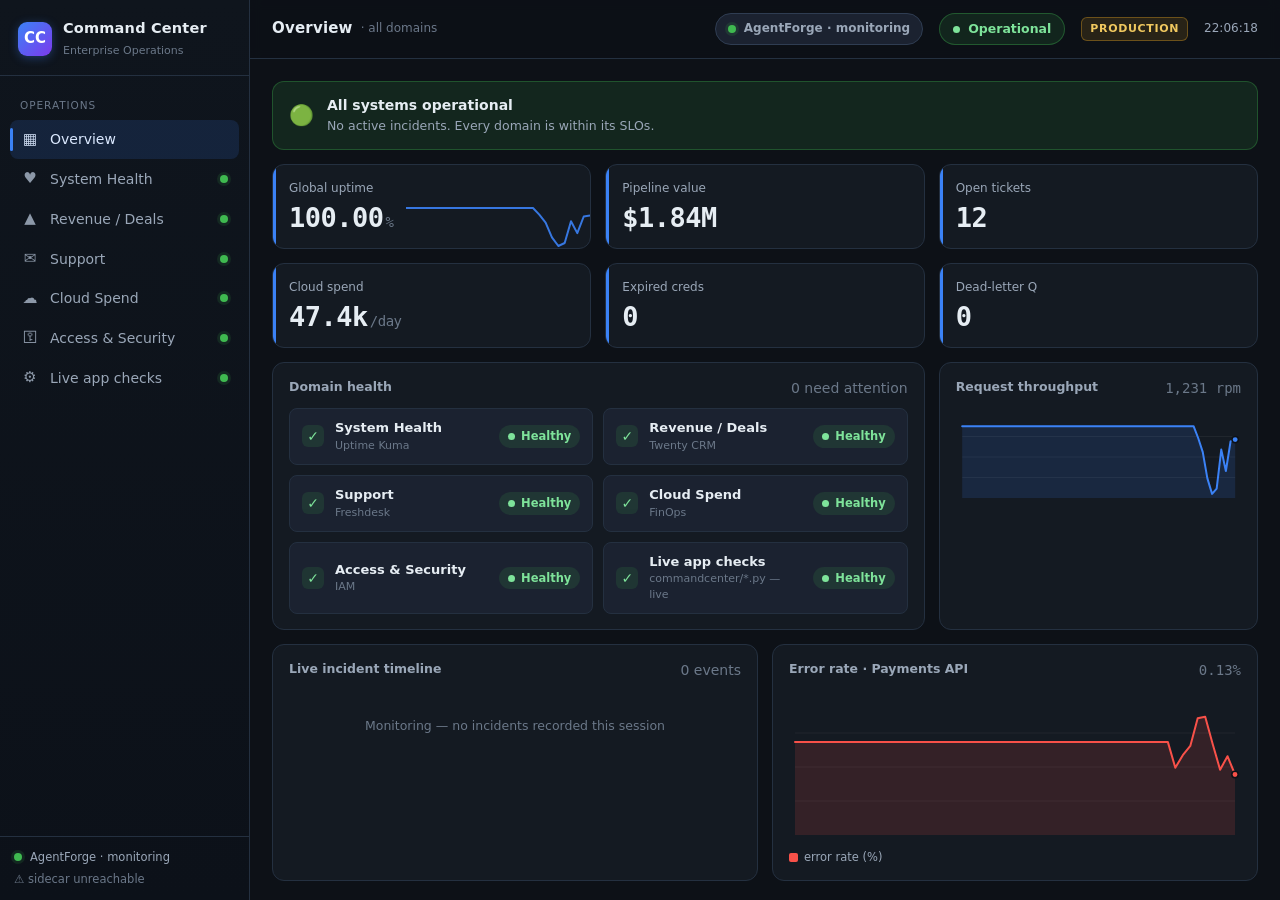
==== dashboard/index.html @ 5f8a1c11 "Command Center: dashboard/index.html from the monorepo" ====
<!doctype html>
<html lang="en">
<head>
<meta charset="utf-8">
<meta name="viewport" content="width=device-width, initial-scale=1">
<title>Company Command Center — Operations</title>
<style>
  /* ── design tokens (dark ops-center; status colors reserved, paired with icons) ── */
  :root{
    --bg:#0d1117; --surface:#141a22; --surface-2:#1b2230; --surface-3:#222b3a;
    --border:#243040; --border-2:#2f3d52;
    --text:#e6edf3; --text-2:#9aa7b8; --text-3:#6b7889;
    --accent:#3b82f6; --accent-2:#60a5fa; --accent-soft:rgba(59,130,246,.14);
    --ok:#3fb950; --ok-soft:rgba(63,185,80,.13); --ok-text:#7ee39a;
    --warn:#d29922; --warn-soft:rgba(210,153,34,.14);
    --crit:#f85149; --crit-soft:rgba(248,81,73,.14);
    --info:#58a6ff;
    --s1:#3987e5; --s2:#d95926; --s3:#199e70; /* validated categorical (dark), all-pairs safe */
    --mono:ui-monospace,"SF Mono","Cascadia Code","Roboto Mono",Menlo,monospace;
    --sans:ui-sans-serif,system-ui,-apple-system,"Segoe UI",Roboto,"Helvetica Neue",Arial,sans-serif;
    --r:12px; --r-sm:8px;
  }
  *{box-sizing:border-box}
  html,body{margin:0;height:100%}
  body{background:var(--bg);color:var(--text);font-family:var(--sans);font-size:14px;-webkit-font-smoothing:antialiased;line-height:1.45}
  ::-webkit-scrollbar{width:10px;height:10px}::-webkit-scrollbar-thumb{background:#2a3547;border-radius:6px}::-webkit-scrollbar-track{background:transparent}

  #app{display:grid;grid-template-columns:250px 1fr;height:100vh;overflow:hidden}

  /* ── sidebar ── */
  .side{background:linear-gradient(180deg,#0f151d,#0c1119);border-right:1px solid var(--border);display:flex;flex-direction:column;min-height:0}
  .brand{display:flex;align-items:center;gap:11px;padding:18px 18px 16px;border-bottom:1px solid var(--border)}
  .logo{width:34px;height:34px;border-radius:9px;background:linear-gradient(135deg,var(--accent),#7c3aed);display:grid;place-items:center;color:#fff;font-weight:800;font-size:15px;box-shadow:0 2px 10px rgba(59,130,246,.35)}
  .brand b{font-size:14.5px;letter-spacing:.2px;display:block}
  .brand span{font-size:11px;color:var(--text-3)}
  .nav{padding:10px 10px;overflow:auto;flex:1;min-height:0}
  .navlab{font-size:10.5px;letter-spacing:.09em;text-transform:uppercase;color:var(--text-3);padding:12px 10px 6px}
  .navitem{display:flex;align-items:center;gap:11px;padding:9px 11px;border-radius:var(--r-sm);color:var(--text-2);cursor:pointer;font-weight:500;position:relative;user-select:none}
  .navitem:hover{background:var(--surface);color:var(--text)}
  .navitem.on{background:var(--accent-soft);color:#dbe9ff}
  .navitem.on::before{content:"";position:absolute;left:0;top:8px;bottom:8px;width:3px;border-radius:3px;background:var(--accent)}
  .navitem .ic{width:18px;text-align:center;font-size:15px;opacity:.9}
  .navitem .nm{flex:1}
  .dot{width:8px;height:8px;border-radius:50%;background:var(--ok);box-shadow:0 0 0 3px var(--ok-soft)}
  .dot.warn{background:var(--warn);box-shadow:0 0 0 3px var(--warn-soft)}
  .dot.crit{background:var(--crit);box-shadow:0 0 0 3px var(--crit-soft);animation:pulse 1.4s infinite}
  @keyframes pulse{0%,100%{box-shadow:0 0 0 3px var(--crit-soft)}50%{box-shadow:0 0 0 6px rgba(248,81,73,.05)}}
  .sidefoot{border-top:1px solid var(--border);padding:12px 14px;font-size:11.5px;color:var(--text-3)}
  .sidefoot .agf{display:flex;align-items:center;gap:8px;color:var(--text-2)}

  /* ── main ── */
  .main{display:flex;flex-direction:column;min-width:0;min-height:0}
  .topbar{display:flex;align-items:center;gap:16px;padding:13px 22px;border-bottom:1px solid var(--border);background:rgba(13,17,23,.7);backdrop-filter:blur(6px)}
  .topbar h1{font-size:15px;margin:0;font-weight:650;letter-spacing:.2px}
  .topbar .sub{color:var(--text-3);font-size:12px;margin-left:-8px}
  .spacer{flex:1}
  .statuspill{display:inline-flex;align-items:center;gap:8px;padding:6px 13px;border-radius:999px;font-weight:650;font-size:12.5px;border:1px solid}
  .statuspill.ok{color:var(--ok-text);background:var(--ok-soft);border-color:rgba(63,185,80,.35)}
  .statuspill.warn{color:#f0c85f;background:var(--warn-soft);border-color:rgba(210,153,34,.4)}
  .statuspill.crit{color:#ff8983;background:var(--crit-soft);border-color:rgba(248,81,73,.4)}
  .metasm{font-size:12px;color:var(--text-2);font-variant-numeric:tabular-nums;display:flex;align-items:center;gap:6px}
  .env{font-size:11px;font-weight:700;letter-spacing:.06em;color:#f0c85f;border:1px solid rgba(210,153,34,.4);padding:3px 8px;border-radius:6px;background:var(--warn-soft)}
  .agfchip{display:inline-flex;align-items:center;gap:8px;padding:6px 12px;border-radius:999px;font-size:12px;font-weight:600;background:var(--surface-2);border:1px solid var(--border-2);color:var(--text-2)}
  .agfchip.on{color:#dbe9ff;border-color:rgba(59,130,246,.5);background:var(--accent-soft)}
  .agfchip .spin{width:9px;height:9px;border-radius:50%;background:var(--accent);box-shadow:0 0 0 3px var(--accent-soft);animation:pulse2 1.1s infinite}
  @keyframes pulse2{0%,100%{opacity:1}50%{opacity:.35}}

  .view{padding:22px;overflow:auto;flex:1;min-height:0}
  .viewhead{display:flex;align-items:baseline;gap:12px;margin:0 2px 16px}
  .viewhead h2{margin:0;font-size:20px;font-weight:680;letter-spacing:-.2px}
  .viewhead .src{font-size:12px;color:var(--text-3)}

  /* ── grid + cards ── */
  .grid{display:grid;gap:14px}
  .g2{grid-template-columns:repeat(2,1fr)}.g3{grid-template-columns:repeat(3,1fr)}.g4{grid-template-columns:repeat(4,1fr)}.g6{grid-template-columns:repeat(6,1fr)}
  @media(max-width:1350px){.g6{grid-template-columns:repeat(3,1fr)}.g4{grid-template-columns:repeat(2,1fr)}}
  @media(max-width:1050px){.g3,.g2{grid-template-columns:1fr}.g4{grid-template-columns:1fr}}
  .card{background:var(--surface);border:1px solid var(--border);border-radius:var(--r);padding:15px 16px;min-width:0;position:relative;overflow:hidden}
  .card.span2{grid-column:span 2}@media(max-width:1050px){.card.span2{grid-column:auto}}
  .card h3{margin:0 0 2px;font-size:12.5px;font-weight:600;color:var(--text-2);display:flex;align-items:center;gap:8px}
  .card .hd{display:flex;align-items:center;justify-content:space-between;gap:10px;margin-bottom:10px}

  /* KPI tile */
  .kpi .val{font-family:var(--mono);font-size:27px;font-weight:600;letter-spacing:-.5px;font-variant-numeric:tabular-nums;line-height:1.1}
  .kpi .unit{font-size:14px;color:var(--text-3);font-weight:500;margin-left:2px}
  .kpi .lab{font-size:12px;color:var(--text-2);margin-bottom:6px;font-weight:500}
  .kpi .delta{font-size:11.5px;font-weight:600;display:inline-flex;gap:3px;align-items:center;margin-top:7px;font-variant-numeric:tabular-nums}
  .kpi .delta.up{color:var(--ok)}.kpi .delta.down{color:var(--crit)}.kpi .delta.flat{color:var(--text-3)}
  .kpi .spark{position:absolute;right:0;bottom:0;width:58%;height:42px;opacity:.9;pointer-events:none}
  .stripe{position:absolute;left:0;top:0;bottom:0;width:3px;background:var(--ok)}
  .stripe.warn{background:var(--warn)}.stripe.crit{background:var(--crit)}.stripe.acc{background:var(--accent)}

  /* status pill */
  .pill{display:inline-flex;align-items:center;gap:6px;font-size:11.5px;font-weight:650;padding:3px 9px;border-radius:999px;white-space:nowrap}
  .pill.ok{color:var(--ok-text);background:var(--ok-soft)}
  .pill.warn{color:#f0c85f;background:var(--warn-soft)}
  .pill.crit{color:#ff8983;background:var(--crit-soft)}
  .pill.info{color:#9dc7ff;background:var(--accent-soft)}
  .pill .pd{width:7px;height:7px;border-radius:50%;background:currentColor}

  /* chart */
  .chartwrap{position:relative;width:100%}
  svg.area{width:100%;display:block;overflow:visible}
  .chart-y{position:absolute;left:0;top:0;bottom:18px;width:100%;pointer-events:none}
  .yl{position:absolute;left:2px;font-size:10px;color:var(--text-3);font-variant-numeric:tabular-nums;transform:translateY(-50%)}
  .xl{font-size:10px;color:var(--text-3)}
  .chartfoot{display:flex;justify-content:space-between;color:var(--text-3);font-size:10.5px;margin-top:4px;font-variant-numeric:tabular-nums}
  .legend{display:flex;gap:14px;flex-wrap:wrap;font-size:11.5px;color:var(--text-2);margin-top:8px}
  .legend i{width:9px;height:9px;border-radius:2px;display:inline-block;margin-right:6px;vertical-align:middle}

  /* service grid */
  .svc{display:flex;align-items:center;gap:11px;padding:10px 12px;border:1px solid var(--border);border-radius:var(--r-sm);background:var(--surface-2)}
  .svc.bad{border-color:rgba(248,81,73,.4);background:var(--crit-soft)}
  .svc.warnb{border-color:rgba(210,153,34,.35);background:var(--warn-soft)}
  .svc .nm{font-weight:600;font-size:13px}.svc .mt{font-size:11px;color:var(--text-3);font-variant-numeric:tabular-nums}
  .svc .rt{margin-left:auto;text-align:right}

  /* gauge */
  .gauge{display:flex;align-items:center;gap:16px}
  .gnum{font-family:var(--mono);font-size:24px;font-weight:600;font-variant-numeric:tabular-nums}

  /* bars */
  .bar{display:grid;grid-template-columns:120px 1fr 60px;align-items:center;gap:10px;font-size:12px;padding:4px 0}
  .bar .track{height:9px;border-radius:5px;background:var(--surface-3);overflow:hidden}
  .bar .fill{height:100%;border-radius:5px;background:var(--accent);transition:width .5s ease}
  .bar .num{text-align:right;font-family:var(--mono);color:var(--text-2);font-variant-numeric:tabular-nums;font-size:11.5px}

  /* alerts / feed */
  .row{display:flex;align-items:flex-start;gap:11px;padding:10px 2px;border-bottom:1px solid var(--border)}
  .row:last-child{border-bottom:0}
  .row .ic{width:22px;height:22px;border-radius:6px;display:grid;place-items:center;font-size:12px;flex:none;margin-top:1px}
  .ic.ok{background:var(--ok-soft);color:var(--ok-text)}.ic.warn{background:var(--warn-soft);color:#f0c85f}.ic.crit{background:var(--crit-soft);color:#ff8983}.ic.acc{background:var(--accent-soft);color:#9dc7ff}
  .row .tx{flex:1;min-width:0}.row .tx b{font-weight:600;font-size:13px}.row .tx p{margin:2px 0 0;color:var(--text-2);font-size:12px}
  .row .tm{color:var(--text-3);font-size:11px;font-variant-numeric:tabular-nums;white-space:nowrap;margin-top:2px}
  .feed{max-height:340px;overflow:auto}
  .empty{color:var(--text-3);font-size:12.5px;text-align:center;padding:26px 0}
  .banner{display:flex;align-items:center;gap:13px;padding:13px 16px;border-radius:var(--r);border:1px solid;margin-bottom:14px}
  .banner.ok{background:var(--ok-soft);border-color:rgba(63,185,80,.3)}
  .banner.warn{background:var(--warn-soft);border-color:rgba(210,153,34,.4)}
  .banner.crit{background:var(--crit-soft);border-color:rgba(248,81,73,.4)}
  .banner .bic{font-size:20px}.banner b{font-size:14px}.banner p{margin:2px 0 0;color:var(--text-2);font-size:12.5px}

  .tag{font-size:10.5px;font-weight:700;letter-spacing:.05em;padding:2px 7px;border-radius:5px;text-transform:uppercase}
  .tag.real{color:#ff8983;background:var(--crit-soft)}.tag.syn{color:var(--text-3);background:var(--surface-3)}
  .mono{font-family:var(--mono);font-variant-numeric:tabular-nums}
  .muted{color:var(--text-3)}

  /* live app checks — the four L2 code incidents, shown by RUNNING commandcenter/*.py (see sidecar/livechecks.py) */
  .chk{border-left:3px solid var(--ok)}
  .chk.bad{border-left-color:var(--crit)}
  .chk .cat{font-size:10.5px;font-weight:700;letter-spacing:.05em;text-transform:uppercase;color:var(--text-3)}
  .chk .ttl{font-size:13.5px;font-weight:640;margin:5px 0 2px}
  .chk .what{color:var(--text-2);font-size:12px;margin-bottom:10px}
  .kv{display:grid;grid-template-columns:74px 1fr;gap:4px 10px;font-size:12px;align-items:baseline}
  .kv .k{color:var(--text-3);font-size:11px;text-transform:uppercase;letter-spacing:.05em}
  .kv .v{font-family:var(--mono);word-break:break-word}
  .kv .v.want{color:var(--ok-text)}
  .kv .v.got-bad{color:#ff8983}
  .kv .v.got-ok{color:var(--ok-text)}
  .chk .src{margin-top:10px;padding-top:9px;border-top:1px solid var(--border);font-size:11.5px;color:var(--text-3);display:flex;justify-content:space-between;gap:10px;flex-wrap:wrap}

  /* who is working on it — the other half of the story: reported → AgentForge working → PR → deployed */
  .chk.working{border-left-color:var(--accent)}
  .chk.review{border-left-color:var(--warn)}
  .stage{display:flex;align-items:center;gap:9px;margin-top:10px;padding:9px 11px;border-radius:var(--r-sm);
         background:var(--surface-2);border:1px solid var(--border);font-size:12.5px}
  .stage.working{background:var(--accent-soft);border-color:rgba(59,130,246,.4);color:#dbe9ff}
  .stage.review{background:var(--warn-soft);border-color:rgba(210,153,34,.4);color:#f0c85f}
  .stage.resolved{background:var(--ok-soft);border-color:rgba(63,185,80,.32);color:var(--ok-text)}
  .stage.escalated{background:var(--crit-soft);border-color:rgba(248,81,73,.4);color:#ff8983}
  .stage.unreported{color:var(--text-3)}
  .stage b{font-weight:640}
  .stage .tid{margin-left:auto;font-family:var(--mono);font-size:11px;opacity:.75;white-space:nowrap}
  .stage a{color:inherit}
  /* the working indicator: three dots that actually move, so "in progress" reads at a glance across a room */
  .dots{display:inline-flex;gap:3px;flex:none}
  .dots i{width:5px;height:5px;border-radius:50%;background:currentColor;animation:bounce 1.1s infinite}
  .dots i:nth-child(2){animation-delay:.15s}.dots i:nth-child(3){animation-delay:.3s}
  @keyframes bounce{0%,60%,100%{opacity:.25;transform:translateY(0)}30%{opacity:1;transform:translateY(-3px)}}
  @media(prefers-reduced-motion:reduce){.dots i{animation:none;opacity:.7}}

  /* the two forms the audience types into */
  .form{display:flex;gap:8px;flex-wrap:wrap;align-items:center;margin:4px 0 10px}
  .inp{background:var(--surface-2);border:1px solid var(--border-2);border-radius:var(--r-sm);color:var(--text);
       padding:8px 11px;font-size:13px;font-family:inherit;min-width:150px;flex:1}
  .inp:focus{outline:2px solid var(--accent-soft);outline-offset:0;border-color:var(--accent)}
  .btn{background:var(--accent);color:#fff;border:0;border-radius:var(--r-sm);padding:8px 15px;font-size:13px;
       font-weight:620;cursor:pointer;font-family:inherit}
  .btn:hover{background:var(--accent-2)}
  .btn.ghost{background:var(--surface-2);color:var(--text-2);border:1px solid var(--border-2)}
  .resp{border-radius:var(--r-sm);padding:10px 12px;font-size:12.5px;font-family:var(--mono);border:1px solid;word-break:break-word}
  .resp.ok{color:var(--ok-text);background:var(--ok-soft);border-color:rgba(63,185,80,.3)}
  .resp.bad{color:#ff8983;background:var(--crit-soft);border-color:rgba(248,81,73,.35)}
  .resp.idle{color:var(--text-3);background:var(--surface-2);border-color:var(--border)}

  #tooltip{position:fixed;z-index:50;pointer-events:none;background:#0b0f14;border:1px solid var(--border-2);border-radius:8px;padding:8px 11px;font-size:12px;box-shadow:0 6px 24px rgba(0,0,0,.5);display:none;font-variant-numeric:tabular-nums}
  #tooltip .tt-t{color:var(--text-3);font-size:10.5px;margin-bottom:3px}
  #tooltip .tt-v{font-family:var(--mono);font-weight:600;font-size:13px}
</style>
</head>
<body>
<div id="app">
  <aside class="side">
    <div class="brand">
      <div class="logo">CC</div>
      <div><b>Command Center</b><span>Enterprise Operations</span></div>
    </div>
    <nav class="nav" id="nav"></nav>
    <div class="sidefoot">
      <div class="agf"><span class="dot" id="agf-dot"></span><span id="agf-foot">AgentForge · monitoring</span></div>
      <div style="margin-top:6px" id="incfoot">No active incidents</div>
    </div>
  </aside>
  <main class="main">
    <header class="topbar">
      <h1 id="tb-title">Overview</h1>
      <span class="sub" id="tb-sub"></span>
      <span class="spacer"></span>
      <span class="agfchip" id="agfchip"><span class="dot" id="agf-ind"></span><span id="agf-lab">AgentForge idle</span></span>
      <span class="statuspill ok" id="gstatus"><span class="pd" style="width:7px;height:7px;border-radius:50%;background:currentColor"></span><span id="gstatus-t">Operational</span></span>
      <span class="env">PRODUCTION</span>
      <span class="metasm"><span id="clock">--:--:--</span></span>
    </header>
    <section class="view" id="view"></section>
  </main>
</div>
<div id="tooltip"></div>

<script>
"use strict";
const $=id=>document.getElementById(id);
const clamp=(v,a,b)=>Math.max(a,Math.min(b,v));
const lerp=(a,b,t)=>a+(b-a)*t;
const rnd=(a,b)=>a+Math.random()*(b-a);
const fmt=(n,d=0)=>Number(n).toLocaleString(undefined,{minimumFractionDigits:d,maximumFractionDigits:d});
const money=n=>n>=1e6?'$'+(n/1e6).toFixed(2)+'M':n>=1e3?'$'+(n/1e3).toFixed(1)+'k':'$'+fmt(n);
const dur=s=>s>=3600?(s/3600).toFixed(1)+'h':s>=60?Math.round(s/60)+'m':Math.round(s)+'s';
// CSS var() does NOT resolve inside SVG presentation attributes — resolve to hex for stroke/fill.
const rootCS=getComputedStyle(document.documentElement);
function hexOf(c){if(typeof c==='string'&&c.startsWith('var(')){const n=c.slice(4,-1).trim();return (rootCS.getPropertyValue(n).trim())||c;}return c;}

/* ── the model: flag state + live rolling series (spike on fault, heal on clear) ── */
const N=60;                       // points per series
const SERIES={}, CUR={};
function track(name,init){SERIES[name]=Array.from({length:N},()=>init);CUR[name]=init;}
[['pay_err',.2],['pay_p95',190],['req_rate',1240],['vend_err',.1],['sync_lag',45],['deals_min',9],
 ['sync_err',0],['inflow',7],['spend_rate',2000],['auth_fail',.2],['alert_ct',1],['dlq',0],
 ['open_tk',12],['sla',2]].forEach(([n,v])=>track(n,v));

let FLAGS={}, everBad={}, feed=[], lastFlags=null, agfState='idle', agfSince=0, connected=true;
/* the live application checks (GET /api/checks) — each one RUNS a function in commandcenter/*.py */
let CHECKS=[], checksFailing=0, lastChecks=null;
/* the colour commandcenter/theme.py says a healthy status is — this dashboard paints its greens with it */
let OK_COLOR='#3fb950';
const FAULTS=['crm_sync_stalled','crm_vendor_down','crm_credential_expired','monitor_alert_storm','crm_delivery_stuck','account_mismatch',
              'code_pipeline','code_accent'];
const CODE_FAULTS=['code_pipeline','code_accent'];   // L3 code defects (fixed via a PR, not an L2 action)

function targets(F){
  const syncFail=F.crm_vendor_down||F.crm_credential_expired;
  const anyRev=F.crm_sync_stalled||syncFail||F.crm_delivery_stuck;
  const anyInc=FAULTS.some(f=>F[f]);
  // support-affecting incidents only (runtime faults + the SLA code defect) — NOT the other code defects,
  // which live on Revenue/Cloud/Security. Keeps the Support surface's ticket/SLA load consistent with domHealth.
  const supInc=FAULTS.some(f=>F[f]&&!f.startsWith('code_'));
  return {
    pay_err:  F.monitor_alert_storm?14:.2,
    pay_p95:  F.monitor_alert_storm?2200:190,
    req_rate: F.monitor_alert_storm?880:1240,
    vend_err: F.crm_vendor_down?11:.1,
    sync_lag: F.crm_sync_stalled?2700:45,
    deals_min:F.crm_sync_stalled?0:9,
    sync_err: syncFail?8:0,
    inflow:   supInc?18:7,
    spend_rate:F.monitor_alert_storm?2170:2000,
    auth_fail:F.crm_credential_expired?6:.2,
    alert_ct: F.monitor_alert_storm?18:1,
    dlq:      F.crm_delivery_stuck?1:0,
    open_tk:  12+(supInc?1:0)+(F.crm_delivery_stuck?1:0),
    sla:      2+(supInc?1:0),
    _syncFail:syncFail,_anyRev:anyRev,_anyInc:anyInc,_supInc:supInc
  };
}
function advance(F){
  const t=targets(F);
  const step=(n,noiseFrac,intg)=>{
    let tv=t[n]; let c=CUR[n];
    c=lerp(c,tv,.34);
    const amp=Math.max(Math.abs(tv),1)*noiseFrac;
    c+=rnd(-amp,amp);
    if(intg) c=Math.round(clamp(c,0,1e9));
    else c=Math.max(0,c);
    CUR[n]=c; SERIES[n].push(c); if(SERIES[n].length>N)SERIES[n].shift();
  };
  step('pay_err',.06);step('pay_p95',.04);step('req_rate',.02);step('vend_err',.08);
  step('sync_lag',.01);step('deals_min',.14);step('sync_err',.05);step('inflow',.12);
  step('spend_rate',.03);step('auth_fail',.09);
  // discrete / snapped
  ['alert_ct','dlq','open_tk','sla'].forEach(n=>{CUR[n]=t[n];SERIES[n].push(t[n]);if(SERIES[n].length>N)SERIES[n].shift();});
  return t;
}

/* ── domain health from flags ── */
function domHealth(F){
  const sf=F.crm_vendor_down||F.crm_credential_expired;
  return {
    overview:'',
    system:  F.monitor_alert_storm?'crit':F.crm_vendor_down?'warn':'ok',
    revenue: sf?'crit':(F.crm_sync_stalled||F.crm_delivery_stuck||F.account_mismatch||F.code_pipeline)?'warn':'ok',
    support: FAULTS.some(f=>F[f]&&!f.startsWith('code_'))?'warn':'ok',
    cloud:   'ok',
    security:F.crm_credential_expired?'crit':'ok',
    // The live app checks are not derived from a flag — they are whatever commandcenter/*.py actually did
    // on the last poll. A failing one is a real defect running in production right now.
    liveapp: CHECKS.length&&checksFailing?'crit':'ok'
  };
}
const worst=h=>['crit','warn','ok'].find(l=>Object.values(h).includes(l))||'ok';

/* ── incident copy per fault ── */
const INC={
  monitor_alert_storm:{dom:'System Health',sev:'crit',raise:'Payments API error rate 14% · p95 latency 2.2s — 1 real outage buried in 18 alerts',fix:'Ranked by real status (not volume); the genuine payments-api outage was handled and the synthetic noise suppressed.'},
  crm_vendor_down:{dom:'Revenue',sev:'warn',raise:'Twenty CRM vendor API returning 5xx — upstream (their-side) outage',fix:'Attributed to the vendor from the error code; sync held/queued and the vendor was engaged — no our-side change.'},
  crm_credential_expired:{dom:'Access & Security',sev:'crit',raise:'Twenty CRM integration credential expired — 401s on every sync',fix:'Rotated the expired credential (previewed + approved); the old key is rejected and sync resumed.'},
  crm_sync_stalled:{dom:'Revenue',sev:'warn',raise:'CRM deals sync stalled — data 45m stale while the status check reads green',fix:'Detected on freshness (not job status); re-ran the idempotent sync and confirmed the data is fresh again.'},
  crm_delivery_stuck:{dom:'Revenue',sev:'warn',raise:'1 outbound delivery dead-lettered — account ACME-4021 stuck while others flow',fix:'Replayed just that one dead-lettered item (not the batch) and confirmed it left the queue.'},
  account_mismatch:{dom:'Revenue',sev:'warn',raise:'1 account\'s stored balance disagrees with the system of record — ACC-4471 off by 150,000 while the portfolio total reads normal',fix:'Pulled the account ID from the ticket, diffed stored vs authoritative, and corrected just that one record — no other accounts touched.'},
  // L3 CODE DEFECTS — real bugs in the commandcenter/*.py backend, fixed by the L3 lane (reproduce → fix → PR → deploy), not an L2 action.
  code_pipeline:{dom:'Revenue',sev:'warn',kind:'code',raise:'Code defect · pipeline.py — pipeline value overstated: multi-currency deals counted once per currency ($2.04M shown vs $1.84M actual)',fix:'AgentForge reproduced it, fixed the rollup to count each deal once, ran the tests, and opened a PR — the value corrects on deploy.'},
  code_accent:{dom:'System health',sev:'warn',kind:'code',raise:'Code defect · theme.py — every HEALTHY status signal (the Operational pill, the green service-health dots, the ok KPI stripes) renders the danger red (#f85149) instead of the brand green, so a fully healthy system reads as critical',fix:'AgentForge reproduced it (test_theme.py), restored the healthy green, ran the tests, and opened a PR — the health indicators repaint green on deploy.'}
};
function pushFeed(kind,dom,text){
  feed.unshift({kind,dom,text,t:new Date()}); if(feed.length>40)feed.pop();
}

/* ── charts (measured pixel space → crisp, undistorted) ── */
const CH={}; // elId -> {pts, series, opts}
function drawArea(svg,series,opts){
  const w=svg.clientWidth||600, h=svg.clientHeight||130, pl=6,pr=6,pt=8,pb=6;
  svg.setAttribute('viewBox',`0 0 ${w} ${h}`);
  const iw=w-pl-pr, ih=h-pt-pb;
  const data=series.slice(-N);
  let mn=Math.min(...data), mx=Math.max(...data);
  if(opts.min!=null)mn=Math.min(mn,opts.min); if(opts.max!=null)mx=Math.max(mx,opts.max);
  if(opts.zero)mn=0; const pad=(mx-mn)*.15||1; mx+=pad; mn=Math.max(0,mn-pad*.4); if(mx-mn<1e-6)mx=mn+1;
  const X=i=>pl+iw*(i/(data.length-1)), Y=v=>pt+ih*(1-(v-mn)/(mx-mn));
  const pts=data.map((v,i)=>[X(i),Y(v)]);
  const line=pts.map((p,i)=>(i?'L':'M')+p[0].toFixed(1)+' '+p[1].toFixed(1)).join(' ');
  const area=`M${pts[0][0].toFixed(1)} ${(pt+ih).toFixed(1)} `+pts.map(p=>'L'+p[0].toFixed(1)+' '+p[1].toFixed(1)).join(' ')+` L${pts[pts.length-1][0].toFixed(1)} ${(pt+ih).toFixed(1)} Z`;
  const col=hexOf(opts.color||'var(--accent)');
  const grid=[.25,.5,.75].map(f=>`<line x1="${pl}" x2="${w-pr}" y1="${(pt+ih*f).toFixed(1)}" y2="${(pt+ih*f).toFixed(1)}" stroke="rgba(255,255,255,.05)" stroke-width="1"/>`).join('');
  const end=pts[pts.length-1];
  svg.querySelector('.gg').innerHTML=grid;
  const aa=svg.querySelector('.aa');aa.setAttribute('d',area);aa.setAttribute('fill',col);aa.setAttribute('fill-opacity','.14');
  const ll=svg.querySelector('.ll');ll.setAttribute('d',line);ll.setAttribute('stroke',col);
  const e=svg.querySelector('.ee'); e.setAttribute('cx',end[0]);e.setAttribute('cy',end[1]);e.setAttribute('fill',col);
  CH[svg.id]={pts,data,opts:{...opts,mn,mx,pl,pr,pt,ih,X,Y},col};
}
function areaSVG(id,height){
  return `<div class="chartwrap"><svg class="area" id="${id}" style="height:${height||130}px"
     onmousemove="chartHover(event,'${id}')" onmouseleave="chartLeave('${id}')">
     <g class="gg"></g>
     <path class="aa" stroke="none"></path>
     <path class="ll" fill="none" stroke-width="2" stroke-linejoin="round" stroke-linecap="round"></path>
     <line class="cx" y1="0" y2="100%" stroke="rgba(255,255,255,.25)" stroke-width="1" style="display:none"></line>
     <circle class="hd" r="4" fill="#fff" stroke-width="2" style="display:none"></circle>
     <circle class="ee" r="3.2" stroke="#0d1117" stroke-width="1.5"></circle>
   </svg></div>`;
}
function fillFor(){return null;} // legacy arg; drawArea sets the fill directly now
function chartHover(ev,id){
  const c=CH[id]; if(!c)return; const svg=$(id); const r=svg.getBoundingClientRect();
  const x=ev.clientX-r.left; const o=c.opts;
  let bi=0,bd=1e9; c.pts.forEach((p,i)=>{const d=Math.abs(p[0]/svg.clientWidth*r.width-x);if(d<bd){bd=d;bi=i}});
  const p=c.pts[bi];
  const cx=svg.querySelector('.cx'), hd=svg.querySelector('.hd');
  cx.setAttribute('x1',p[0]);cx.setAttribute('x2',p[0]);cx.style.display='';
  hd.setAttribute('cx',p[0]);hd.setAttribute('cy',p[1]);hd.setAttribute('stroke',c.col);hd.style.display='';
  const tt=$('tooltip'); tt.style.display='block';
  const ago=(c.data.length-1-bi); tt.innerHTML=`<div class="tt-t">${ago===0?'now':'−'+(ago*2)+'s'}</div><div class="tt-v" style="color:${c.col}">${o.fmt?o.fmt(c.data[bi]):fmt(c.data[bi],1)}</div>`;
  tt.style.left=Math.min(ev.clientX+14,innerWidth-140)+'px'; tt.style.top=(ev.clientY-10)+'px';
}
function chartLeave(id){const svg=$(id);if(!svg)return;svg.querySelector('.cx').style.display='none';svg.querySelector('.hd').style.display='none';$('tooltip').style.display='none';}

function sparkSVG(series,col){
  const d=series.slice(-30),mn=Math.min(...d),mx=Math.max(...d)+1e-6,w=140,h=42;
  const pts=d.map((v,i)=>`${(i/(d.length-1)*w).toFixed(1)},${(h-2-(h-4)*(v-mn)/(mx-mn||1)).toFixed(1)}`).join(' ');
  return `<svg class="spark" viewBox="0 0 ${w} ${h}" preserveAspectRatio="none"><polyline points="${pts}" fill="none" stroke="${hexOf(col)}" stroke-width="2" vector-effect="non-scaling-stroke" stroke-linejoin="round"/></svg>`;
}
function kpi(lab,val,unit,{state='ok',delta,spark,sparkCol,stripe='acc'}={}){
  const dv=delta?`<div class="delta ${delta.dir}">${delta.dir==='up'?'▲':delta.dir==='down'?'▼':'—'} ${delta.txt}</div>`:'';
  const sp=spark?sparkSVG(spark,sparkCol||'var(--accent)'):'';
  return `<div class="card kpi"><div class="stripe ${stripe}"></div><div class="lab">${lab}</div>
    <div class="val">${val}<span class="unit">${unit||''}</span></div>${dv}${sp}</div>`;
}
function statPill(state,txt){const m={ok:'ok',warn:'warn',crit:'crit',info:'info'}[state]||'ok';return `<span class="pill ${m}"><span class="pd"></span>${txt}</span>`;}
function iconFor(s){return {ok:'✓',warn:'!',crit:'✕',acc:'◆'}[s]||'•'};
function chartCard(title,right,id,foot,height){
  return `<div class="card span2"><div class="hd"><h3>${title}</h3><div>${right||''}</div></div>
    ${areaSVG(id,height)}<div class="chartfoot"><span>${foot||''}</span><span id="${id}-cur"></span></div></div>`;
}

/* ── tabs ── */
const TABS=[
  {k:'overview',nm:'Overview',ic:'▦',src:'all domains'},
  {k:'system',nm:'System Health',ic:'♥',src:'Uptime Kuma'},
  {k:'revenue',nm:'Revenue / Deals',ic:'▲',src:'Twenty CRM'},
  {k:'support',nm:'Support',ic:'✉',src:'Freshdesk'},
  {k:'cloud',nm:'Cloud Spend',ic:'☁',src:'FinOps'},
  {k:'security',nm:'Access & Security',ic:'⚿',src:'IAM'},
  {k:'liveapp',nm:'Live app checks',ic:'⚙',src:'commandcenter/*.py — live'}
];
let active='overview';

function skeleton(k){
  const F=FLAGS;
  if(k==='overview') return ov_sk();
  if(k==='system')   return sys_sk();
  if(k==='revenue')  return rev_sk();
  if(k==='support')  return sup_sk();
  if(k==='cloud')    return cloud_sk();
  if(k==='security') return sec_sk();
  if(k==='liveapp')  return live_sk();
}

/* Overview */
function ov_sk(){
  return `<div id="ov-banner"></div>
  <div class="grid g6" style="margin-bottom:14px" id="ov-kpis"></div>
  <div class="grid g3" style="margin-bottom:14px">
    <div class="card span2">${''}<div class="hd"><h3>Domain health</h3><span class="muted" id="ov-dh-sum"></span></div><div id="ov-domains" class="grid" style="grid-template-columns:1fr 1fr;gap:10px"></div></div>
    <div class="card"><div class="hd"><h3>Request throughput</h3><span id="ov-rr-cur" class="mono muted"></span></div>${areaSVG('ov-rr',96)}</div>
  </div>
  <div class="grid g2">
    <div class="card"><div class="hd"><h3>Live incident timeline</h3><span class="muted" id="ov-feedn"></span></div><div class="feed" id="ov-feed"></div></div>
    <div class="card"><div class="hd"><h3>Error rate · Payments API</h3><span id="ov-err-cur" class="mono muted"></span></div>${areaSVG('ov-err',150)}<div class="legend"><span><i style="background:var(--crit)"></i>error rate (%)</span></div></div>
  </div>`;
}
function ov_up(){
  const F=FLAGS,h=domHealth(F),t=targets(F);
  const gs=worst(h), any=t._anyInc||checksFailing>0;
  const upPct=(100-(F.monitor_alert_storm?0.4:0)-(F.crm_vendor_down?0.15:0)).toFixed(2);
  $('ov-kpis').innerHTML=[
    kpi('Global uptime',upPct,'%',{state:gs,stripe:gs==='ok'?'acc':gs,spark:SERIES.req_rate,sparkCol:'var(--accent)'}),
    kpi('Pipeline value',money(FLAGS.code_pipeline?2040000:1840000),'',{state:FLAGS.code_pipeline?'warn':undefined,stripe:FLAGS.code_pipeline?'warn':'acc'}),
    kpi('Open tickets',fmt(CUR.open_tk),'',{state:t.sla>2?'warn':'ok',stripe:t._supInc?'warn':'acc'}),
    kpi('Cloud spend',(CUR.spend_rate*24/1000).toFixed(1)+'k','/day',{stripe:'acc'}),
    kpi('Expired creds',fmt(F.crm_credential_expired?1:0),'',{state:F.crm_credential_expired?'crit':'ok',stripe:F.crm_credential_expired?'crit':'acc'}),
    kpi('Dead-letter Q',fmt(CUR.dlq),'',{state:CUR.dlq>0?'warn':'ok',stripe:CUR.dlq>0?'warn':'acc'})
  ].join('');
  const bn=$('ov-banner');
  if(F.monitor_alert_storm){bn.innerHTML=banner('crit','Major incident in progress','A real service outage is being handled amid an alert storm. AgentForge is engaged.');}
  else if(any){bn.innerHTML=banner('warn',(activeIncidents().length)+' active incident'+(activeIncidents().length>1?'s':'')+' — AgentForge engaged','Detected from live telemetry. Follow it through the AgentForge console; this dashboard heals when it resolves.');}
  else{bn.innerHTML=banner('ok','All systems operational','No active incidents. Every domain is within its SLOs.');}
  $('ov-dh-sum').textContent=Object.values(h).filter(x=>x==='crit'||x==='warn').length+' need attention';
  $('ov-domains').innerHTML=TABS.slice(1).map(tb=>{const s=h[tb.k];return `<div class="svc ${s==='crit'?'bad':s==='warn'?'warnb':''}"><span class="ic ${s}" style="width:22px;height:22px;border-radius:6px;display:grid;place-items:center">${iconFor(s)}</span><div><div class="nm">${tb.nm}</div><div class="mt">${tb.src}</div></div><div class="rt">${statPill(s,s==='ok'?'Healthy':s==='warn'?'Degraded':'Incident')}</div></div>`}).join('');
  drawArea($('ov-rr'),SERIES.req_rate,{color:'var(--accent)',fill:fillFor('ov-rr'),fmt:v=>fmt(v)+' rpm'}); $('ov-rr').style.color='var(--accent)';
  drawArea($('ov-err'),SERIES.pay_err,{color:'var(--crit)',fill:fillFor('ov-err'),zero:true,fmt:v=>v.toFixed(2)+'%'}); $('ov-err').style.color='var(--crit)';
  $('ov-rr-cur').textContent=fmt(CUR.req_rate)+' rpm'; $('ov-err-cur').textContent=CUR.pay_err.toFixed(2)+'%';
  renderFeed('ov-feed'); $('ov-feedn').textContent=feed.length+' events';
}
function banner(s,t,p){return `<div class="banner ${s}"><span class="bic">${s==='crit'?'🔴':s==='warn'?'🟠':'🟢'}</span><div><b>${t}</b><p>${p}</p></div></div>`;}

/* System Health */
function sys_sk(){
  return `<div class="grid g4" style="margin-bottom:14px" id="sys-kpis"></div>
  <div class="grid g2" style="margin-bottom:14px">
    <div class="card"><div class="hd"><h3>Error rate · Payments API</h3><span id="sys-err-cur" class="mono muted"></span></div>${areaSVG('sys-err',150)}</div>
    <div class="card"><div class="hd"><h3>p95 latency · Payments API</h3><span id="sys-p95-cur" class="mono muted"></span></div>${areaSVG('sys-p95',150)}</div>
  </div>
  <div class="grid g2">
    <div class="card"><div class="hd"><h3>Service status</h3><span class="muted" id="sys-svc-sum"></span></div><div class="grid" style="grid-template-columns:1fr 1fr;gap:10px" id="sys-svcs"></div></div>
    <div class="card"><div class="hd"><h3>Active alerts</h3><span class="muted" id="sys-al-sum"></span></div><div class="feed" id="sys-alerts"></div></div>
  </div>`;
}
function sys_up(){
  const F=FLAGS,t=targets(F);
  $('sys-kpis').innerHTML=[
    kpi('Services up',(F.monitor_alert_storm?7:F.crm_vendor_down?7:8)+'/8','',{state:F.monitor_alert_storm||F.crm_vendor_down?'crit':'ok',stripe:F.monitor_alert_storm||F.crm_vendor_down?'crit':'acc'}),
    kpi('Error rate',CUR.pay_err.toFixed(2),'%',{state:CUR.pay_err>2?'crit':'ok',spark:SERIES.pay_err,sparkCol:'var(--crit)',stripe:CUR.pay_err>2?'crit':'acc'}),
    kpi('p95 latency',fmt(CUR.pay_p95),'ms',{state:CUR.pay_p95>800?'crit':'ok',spark:SERIES.pay_p95,sparkCol:'var(--warn)',stripe:CUR.pay_p95>800?'crit':'acc'}),
    kpi('Active alerts',fmt(CUR.alert_ct),'',{state:CUR.alert_ct>3?'crit':'ok',stripe:CUR.alert_ct>3?'crit':'acc'})
  ].join('');
  drawArea($('sys-err'),SERIES.pay_err,{color:'var(--crit)',fill:fillFor('sys-err'),zero:true,fmt:v=>v.toFixed(2)+'%'});$('sys-err').style.color='var(--crit)';
  drawArea($('sys-p95'),SERIES.pay_p95,{color:'var(--warn)',fill:fillFor('sys-p95'),fmt:v=>fmt(v)+' ms'});$('sys-p95').style.color='var(--warn)';
  $('sys-err-cur').textContent=CUR.pay_err.toFixed(2)+'%';$('sys-p95-cur').textContent=fmt(CUR.pay_p95)+' ms';
  const svcs=[
    ['payments-api',F.monitor_alert_storm?'crit':'ok',F.monitor_alert_storm?'DOWN · 502':'99.98%'],
    ['crm-sync-connector',F.crm_sync_stalled?'warn':(F.crm_credential_expired?'crit':'ok'),F.crm_credential_expired?'401 auth':F.crm_sync_stalled?'stale':'99.99%'],
    ['twenty-crm-vendor',F.crm_vendor_down?'crit':'ok',F.crm_vendor_down?'5xx · vendor':'99.95%'],
    ['checkout-web','ok','100%'],['inventory-svc','ok','99.97%'],
    ['support-desk','ok','99.99%'],['billing-svc','ok','100%'],['identity-svc',F.crm_credential_expired?'warn':'ok',F.crm_credential_expired?'auth errs':'99.99%']
  ];
  $('sys-svcs').innerHTML=svcs.map(([n,s,m])=>`<div class="svc ${s==='crit'?'bad':s==='warn'?'warnb':''}"><span class="dot ${s==='ok'?'':s}"></span><div><div class="nm mono">${n}</div><div class="mt">uptime ${m}</div></div><div class="rt">${statPill(s,s==='ok'?'Operational':s==='warn'?'Degraded':'Down')}</div></div>`).join('');
  $('sys-svc-sum').textContent=svcs.filter(s=>s[1]!=='ok').length+' impacted';
  const al=[];
  if(F.monitor_alert_storm){al.push(['crit','payments-api','Service DOWN — HTTP 502, error rate 14%, 3 retries failed','REAL']);for(let i=0;i<5;i++)al.push(['warn','synthetic-check-'+(i+7),'p95 above canary threshold (flapping)','SYN']);}
  if(F.crm_vendor_down)al.push(['crit','twenty-crm-vendor','Upstream 503 Service Unavailable — vendor outage','REAL']);
  if(F.crm_credential_expired)al.push(['warn','crm-sync-connector','Elevated 401 Unauthorized on /rest/sync','REAL']);
  $('sys-alerts').innerHTML=al.length?al.map(([s,svc,m,tg])=>`<div class="row"><div class="ic ${s}">${iconFor(s)}</div><div class="tx"><b class="mono">${svc}</b> <span class="tag ${tg==='REAL'?'real':'syn'}">${tg==='REAL'?'real':'synthetic'}</span><p>${m}</p></div></div>`).join(''):`<div class="empty">✓ No active alerts — all monitors green</div>`;
  $('sys-al-sum').textContent=F.monitor_alert_storm?'18 firing · 1 real':(al.length+' firing');
}

/* Revenue */
// The open deals BEHIND the Pipeline value — the visible PROOF the number is right/wrong. A multi-currency deal
// (ccy.length>1) is summed once PER CURRENCY by the buggy pipeline.py rollup, so it appears twice while the
// code_pipeline defect is armed and collapses to one row once the fix deploys. Unique total = $1.84M; the three
// double-counted deals add $200k → $2.04M (matches the KPI exactly, so the audience can add it up themselves).
const PIPE_DEALS=[
  {id:'ACME-1001',  name:'Acme Corp · Q3 expansion',  usd:100000, ccy:['USD','EUR']},
  {id:'GLOBEX-2044',name:'Globex · annual renewal',   usd:60000,  ccy:['USD','GBP']},
  {id:'INITECH-330',name:'Initech · new logo',        usd:40000,  ccy:['USD','JPY']},
  {id:'HOOLI-4110', name:'Hooli · platform upsell',   usd:820000, ccy:['USD']},
  {id:'STARK-5001', name:'Stark Industries · 3-yr',   usd:520000, ccy:['USD']},
  {id:'WAYNE-6200', name:'Wayne Enterprises · pilot', usd:300000, ccy:['USD']},
];
function rev_sk(){
  return `<div class="grid g4" style="margin-bottom:14px" id="rev-kpis"></div>
  <div class="grid g2" style="margin-bottom:14px">
    <div class="card"><div class="hd"><h3>Deals synced / min</h3><span id="rev-ds-cur" class="mono muted"></span></div>${areaSVG('rev-ds',150)}</div>
    <div class="card"><div class="hd"><h3>Sync error rate</h3><span id="rev-se-cur" class="mono muted"></span></div>${areaSVG('rev-se',150)}</div>
  </div>
  <div class="grid g3" style="margin-bottom:14px">
    <div class="card"><div class="hd"><h3>Data freshness</h3><span class="muted">CRM sync</span></div><div id="rev-fresh"></div></div>
    <div class="card"><div class="hd"><h3>Pipeline by stage</h3><span class="muted">open deals</span></div><div id="rev-stages"></div></div>
    <div class="card"><div class="hd"><h3>Outbound delivery queue</h3><span id="rev-dlq-sum" class="muted"></span></div><div id="rev-dlq"></div></div>
  </div>
  <div class="card"><div class="hd"><h3>Pipeline breakdown — open deals</h3><span class="muted">what the Pipeline value is computed from</span></div>
    <div id="rev-deals" style="margin-top:6px"></div>
    <div id="rev-deals-sum" class="mono" style="margin-top:8px;padding-top:8px;border-top:1px solid var(--border);font-size:12.5px"></div></div>`;
}
function rev_up(){
  const F=FLAGS,sf=F.crm_vendor_down||F.crm_credential_expired;
  $('rev-kpis').innerHTML=[
    kpi('Pipeline value',money(FLAGS.code_pipeline?2040000:1840000),'',{state:FLAGS.code_pipeline?'warn':undefined,stripe:FLAGS.code_pipeline?'warn':'acc'}),
    kpi('Open deals','37','',{stripe:'acc'}),
    kpi('Data freshness',dur(CUR.sync_lag),'',{state:CUR.sync_lag>300?'warn':'ok',spark:SERIES.sync_lag,sparkCol:'var(--warn)',stripe:CUR.sync_lag>300?'warn':'acc'}),
    kpi('Sync errors',CUR.sync_err.toFixed(1),'%',{state:CUR.sync_err>1?'crit':'ok',spark:SERIES.sync_err,sparkCol:'var(--crit)',stripe:CUR.sync_err>1?'crit':'acc'})
  ].join('');
  drawArea($('rev-ds'),SERIES.deals_min,{color:'var(--s3)',fill:fillFor('rev-ds'),zero:true,fmt:v=>v.toFixed(1)+'/min'});$('rev-ds').style.color='var(--s3)';
  drawArea($('rev-se'),SERIES.sync_err,{color:'var(--crit)',fill:fillFor('rev-se'),zero:true,fmt:v=>v.toFixed(2)+'%'});$('rev-se').style.color='var(--crit)';
  $('rev-ds-cur').textContent=CUR.deals_min.toFixed(1)+'/min';$('rev-se-cur').textContent=CUR.sync_err.toFixed(2)+'%';
  const stale=CUR.sync_lag>300;
  $('rev-fresh').innerHTML=`<div class="gauge"><div style="flex:1"><div class="gnum" style="color:${stale?'var(--warn)':'var(--ok)'}">${dur(CUR.sync_lag)}</div><div class="muted" style="font-size:12px;margin-top:2px">since last sync · SLA 5m</div>
    ${statPill(stale?'warn':'ok',stale?'Stale — status reads green':'Fresh')}</div></div>
    <div class="bar" style="margin-top:14px"><span class="muted">freshness SLA</span><div class="track"><div class="fill" style="width:${clamp(100-CUR.sync_lag/300*100,2,100)}%;background:${stale?'var(--warn)':'var(--ok)'}"></div></div><span class="num">${stale?'breach':'ok'}</span></div>`;
  const stages=[['Prospect',12],['Qualified',9],['Proposal',7],['Negotiation',6],['Closing',3]];const mxs=12;
  $('rev-stages').innerHTML=stages.map(([n,v])=>`<div class="bar"><span>${n}</span><div class="track"><div class="fill" style="width:${v/mxs*100}%;background:var(--s1)"></div></div><span class="num">${v}</span></div>`).join('');
  $('rev-dlq-sum').textContent=CUR.dlq+' stuck';
  $('rev-dlq').innerHTML=CUR.dlq>0
    ?`<div class="row"><div class="ic warn">!</div><div class="tx"><b class="mono">ACME-4021</b><p>outbound sync dead-lettered (downstream 409) — 1 item stuck, every other account delivering</p></div></div>
      <div style="margin-top:8px" class="muted">4,812 delivered today · <span style="color:var(--warn)">1 dead-lettered</span></div>`
    :`<div class="empty">✓ Queue clear — 4,813 delivered today, 0 dead-lettered</div>`;
  // Pipeline breakdown — the visible PROOF the value is wrong: a multi-currency deal is counted once PER currency
  // (a duplicate row, flagged) while the bug is armed, and dedups when the fix deploys. The running Σ === the KPI.
  {
    const bug=!!F.code_pipeline, rows=[]; let total=0;
    for(const d of PIPE_DEALS){
      if(bug && d.ccy.length>1){ d.ccy.forEach((c,i)=>{ total+=d.usd; rows.push(Object.assign({},d,{ccy:c,dupe:i>0})); }); }
      else { total+=d.usd; rows.push(Object.assign({},d,{ccy:d.ccy.join('+'),dupe:false})); }
    }
    const dups=rows.filter(r=>r.dupe).length;
    $('rev-deals').innerHTML=rows.map(r=>`<div class="bar" style="grid-template-columns:118px 1fr 74px 76px">
      <span class="mono" style="${r.dupe?'color:var(--crit)':''}">${r.id}</span>
      <span class="muted" style="font-size:12px;overflow:hidden;text-overflow:ellipsis;white-space:nowrap">${r.name}${r.dupe?' <b style="color:var(--crit)">· ⚠ same deal, counted again</b>':''}</span>
      <span class="mono muted" style="font-size:11px">${r.ccy}</span>
      <span class="num" style="${r.dupe?'color:var(--crit)':''}">${money(r.usd)}</span></div>`).join('');
    $('rev-deals-sum').innerHTML = bug
      ? `<span style="color:var(--crit)">Σ ${money(total)} · overstated by ${money(200000)} — ${dups} currency rows double-counted (same deal id summed per currency)</span>`
      : `<span style="color:var(--ok)">Σ ${money(total)} · each deal counted once ✓</span>`;
  }
}

/* Support */
function sup_sk(){
  return `<div class="grid g4" style="margin-bottom:14px" id="sup-kpis"></div>
  <div class="grid g2">
    <div class="card"><div class="hd"><h3>Ticket inflow / hr</h3><span id="sup-in-cur" class="mono muted"></span></div>${areaSVG('sup-in',150)}</div>
    <div class="card"><div class="hd"><h3>Queue by priority</h3><span class="muted">open</span></div><div id="sup-pri" style="margin-top:6px"></div>
      <div class="hd" style="margin-top:16px"><h3>SLA compliance</h3></div><div id="sup-sla"></div></div>
  </div>`;
}
function sup_up(){
  const F=FLAGS,any=FAULTS.some(f=>F[f]&&!f.startsWith('code_'));   // support-affecting only
  $('sup-kpis').innerHTML=[
    kpi('Open tickets',fmt(CUR.open_tk),'',{state:CUR.open_tk>13?'warn':'ok',spark:SERIES.open_tk,stripe:CUR.open_tk>13?'warn':'acc'}),
    kpi('SLA at risk',fmt(CUR.sla),'',{state:CUR.sla>2?'warn':'ok',stripe:CUR.sla>2?'warn':'acc'}),
    kpi('CSAT','4.6','/5',{state:'ok',stripe:'acc'}),
    kpi('First response','12','min',{state:'ok',stripe:'acc'})
  ].join('');
  drawArea($('sup-in'),SERIES.inflow,{color:'var(--s1)',fill:fillFor('sup-in'),zero:true,fmt:v=>v.toFixed(0)+'/hr'});$('sup-in').style.color='var(--s1)';
  $('sup-in-cur').textContent=CUR.inflow.toFixed(0)+'/hr';
  const pr=[['Urgent',any?2:1,'crit'],['High',any?4:3,'warn'],['Medium',5,'info'],['Low',3,'ok']];const mx=8;
  $('sup-pri').innerHTML=pr.map(([n,v,c])=>`<div class="bar"><span>${statPill(c,n)}</span><div class="track"><div class="fill" style="width:${v/mx*100}%;background:var(--${c==='crit'?'crit':c==='warn'?'warn':c==='info'?'accent':'ok'})"></div></div><span class="num">${v}</span></div>`).join('');
  const comp=(100-CUR.sla*2.5).toFixed(1);
  $('sup-sla').innerHTML=`<div class="bar"><span class="muted">on-time resolution</span><div class="track"><div class="fill" style="width:${comp}%;background:${comp<95?'var(--warn)':'var(--ok)'}"></div></div><span class="num">${comp}%</span></div>`;
}

/* Cloud */
function cloud_sk(){
  return `<div class="grid g4" style="margin-bottom:14px" id="cl-kpis"></div>
  <div class="grid g2">
    <div class="card"><div class="hd"><h3>Spend rate ($/hr)</h3><span id="cl-sp-cur" class="mono muted"></span></div>${areaSVG('cl-sp',150)}</div>
    <div class="card"><div class="hd"><h3>Cost by service (MTD)</h3><span class="muted">top 5</span></div><div id="cl-bars" style="margin-top:6px"></div></div>
  </div>`;
}
function cloud_up(){
  const F=FLAGS;const spend=48200+(F.monitor_alert_storm?900:0);const budget=60000;
  $('cl-kpis').innerHTML=[
    kpi('MTD spend',money(spend),'',{state:spend/budget>.85?'warn':'ok',stripe:'acc'}),
    kpi('Budget used',(spend/budget*100).toFixed(0),'%',{state:spend/budget>.85?'warn':'ok',stripe:spend/budget>.85?'warn':'acc'}),
    kpi('Forecast',money(Math.round(spend*1.24)),'',{state:'ok',stripe:'acc'}),
    kpi('Spend rate',money(CUR.spend_rate),'/hr',{state:F.monitor_alert_storm?'warn':'ok',spark:SERIES.spend_rate,stripe:F.monitor_alert_storm?'warn':'acc'})
  ].join('');
  drawArea($('cl-sp'),SERIES.spend_rate,{color:'var(--s1)',fill:fillFor('cl-sp'),fmt:v=>money(v)+'/hr'});$('cl-sp').style.color='var(--s1)';
  $('cl-sp-cur').textContent=money(CUR.spend_rate)+'/hr';
  const svc=[['Compute (EKS)',18400+(F.monitor_alert_storm?600:0)],['Data egress',9200+(F.monitor_alert_storm?300:0)],['RDS / Aurora',8100],['S3 + CDN',6400],['Observability',4900]];
  const mx=Math.max(...svc.map(s=>s[1]));
  $('cl-bars').innerHTML=svc.map(([n,v])=>`<div class="bar"><span>${n}</span><div class="track"><div class="fill" style="width:${v/mx*100}%;background:var(--s1)"></div></div><span class="num">${money(v)}</span></div>`).join('')
    +(F.monitor_alert_storm?`<div class="muted" style="margin-top:8px;font-size:11.5px">▲ compute + egress up ~5% — retry traffic from the payments outage</div>`:'');
}

/* Security */
function sec_sk(){
  return `<div class="grid g4" style="margin-bottom:14px" id="sec-kpis"></div>
  <div class="grid g2">
    <div class="card"><div class="hd"><h3>Failed auth rate</h3><span id="sec-af-cur" class="mono muted"></span></div>${areaSVG('sec-af',150)}</div>
    <div class="card"><div class="hd"><h3>Integration credentials</h3><span class="muted" id="sec-cr-sum"></span></div><div id="sec-creds" class="feed"></div></div>
  </div>`;
}
function sec_up(){
  const F=FLAGS;
  $('sec-kpis').innerHTML=[
    kpi('Expired creds',F.crm_credential_expired?'1':'0','',{state:F.crm_credential_expired?'crit':'ok',stripe:F.crm_credential_expired?'crit':'acc'}),
    kpi('Failed auth',CUR.auth_fail.toFixed(1),'%',{state:CUR.auth_fail>2?'crit':'ok',spark:SERIES.auth_fail,sparkCol:'var(--crit)',stripe:CUR.auth_fail>2?'crit':'acc'}),
    kpi('MFA coverage','98','%',{state:'ok',stripe:'acc'}),
    kpi('Access review','0','clean',{state:'ok',stripe:'acc'})
  ].join('');
  drawArea($('sec-af'),SERIES.auth_fail,{color:'var(--crit)',fill:fillFor('sec-af'),zero:true,fmt:v=>v.toFixed(2)+'%'});$('sec-af').style.color='var(--crit)';
  $('sec-af-cur').textContent=CUR.auth_fail.toFixed(2)+'%';
  const creds=[
    ['Twenty CRM · sync key',F.crm_credential_expired?'crit':'ok',F.crm_credential_expired?'EXPIRED — rotation drafted, awaiting approval':'valid · rotates in 42d'],
    ['Stripe · webhook secret','ok','valid · rotates in 18d'],
    ['Freshdesk · API token','ok','valid · rotates in 60d'],
    ['AWS · deploy role','warn','expires in 6d'],
    ['Datadog · ingest key','ok','valid · rotates in 90d']
  ];
  $('sec-creds').innerHTML=creds.map(([n,s,m])=>`<div class="row"><div class="ic ${s}">${iconFor(s)}</div><div class="tx"><b>${n}</b><p>${m}</p></div><div class="tm">${s==='crit'?'now':s==='warn'?'6d':''}</div></div>`).join('');
  $('sec-cr-sum').textContent=(F.crm_credential_expired?'1 expired · ':'')+'1 expiring';
}

/* ── Live app checks ──────────────────────────────────────────────────────────────────────────────────────
   Every other tab on this dashboard draws a picture of a fault flag. This one runs the application. Each
   card calls a real function in commandcenter/*.py with a real input and prints what came back beside what
   the module's own contract says should have come back — so when AgentForge's reviewed patch is deployed on
   approval, the card turns green because the code is right, not because someone cleared a boolean. */
function live_sk(){
  return `<div id="lv-banner"></div>
  <div class="grid g2" style="margin-bottom:14px" id="lv-cards"></div>
  <div class="grid g2">
    <div class="card"><div class="hd"><h3>New CRM contact</h3><span class="muted">POST /api/contacts</span></div>
      <p class="muted" style="margin:0 0 10px;font-size:12px">Saved through the app's own validation rule (commandcenter/contacts.py).</p>
      <div class="form">
        <input class="inp" id="lv-name" value="Siobhán O'Brien" placeholder="Full name" autocomplete="off">
        <input class="inp" id="lv-phone" value="+44 20 7946 0958" placeholder="Phone" autocomplete="off">
      </div>
      <div class="form">
        <button class="btn" onclick="lvContact()">Save contact</button>
        <button class="btn ghost" onclick="lvFill('us')">US example</button>
        <button class="btn ghost" onclick="lvFill('intl')">International example</button>
      </div>
      <div class="resp idle" id="lv-contact-out">Not submitted yet.</div></div>
    <div class="card"><div class="hd"><h3>Add note to ticket</h3><span class="muted">POST /api/notes</span></div>
      <p class="muted" style="margin:0 0 10px;font-size:12px">An empty note box sends <span class="mono">"notes": null</span> — the case the integration is hitting (commandcenter/intake.py).</p>
      <div class="form">
        <input class="inp" id="lv-ticket" value="TCK-4471" placeholder="Ticket id" autocomplete="off">
        <input class="inp" id="lv-note" value="" placeholder="Note (leave empty to reproduce)" autocomplete="off">
      </div>
      <div class="form"><button class="btn" onclick="lvNote()">Add note</button></div>
      <div class="resp idle" id="lv-note-out">Not submitted yet.</div></div>
  </div>`;
}
function live_up(){
  const n=CHECKS.length, bad=checksFailing;
  const bn=$('lv-banner');
  if(!n){bn.innerHTML=banner('warn','Live checks unavailable','The sidecar did not answer GET /api/checks.');}
  else if(bad){bn.innerHTML=banner('crit',bad+' of '+n+' live checks failing',
    'These run the application\'s own code on every poll. They turn green when a correct version of that code is on disk — which is what deploying the approved fix does.');}
  else{bn.innerHTML=banner('ok','All '+n+' live checks passing','Every incident case now returns what the module\'s contract says it should.');}
  $('lv-cards').innerHTML=CHECKS.map(c=>`<div class="card chk ${c.ok?'':'bad'} ${stageOf(c)}">
    <div class="hd"><span class="cat">${c.category}</span>${statPill(c.ok?'ok':'crit',c.ok?'PASS':'FAIL')}</div>
    <div class="ttl">${c.title}</div>
    <div class="what">${c.what}</div>
    <div class="kv">
      <span class="k">Input</span><span class="v">${esc(c.input)}</span>
      <span class="k">Expected</span><span class="v want">${esc(c.expected)}</span>
      <span class="k">Actual</span><span class="v ${c.ok?'got-ok':'got-bad'}">${esc(c.actual)}</span>
    </div>
    ${stageRow(c)}
    <div class="src"><span class="mono">${c.module}</span><span>${c.surface}</span></div></div>`).join('');
}
/* The other half of the story. A card that only says PASS/FAIL shows a broken app; this shows a broken app
   that somebody reported and that something is being done about — reported → AgentForge working → pull
   request waiting for a human → deployed. Read from the platform's own ticket queue (sidecar /api/checks). */
function stageOf(c){return (c.ticket&&c.ticket.stage)||(c.ok?'resolved':'unreported');}
function stageRow(c){
  const t=c.ticket; if(!t&&c.ok) return '';
  const st=stageOf(c);
  const icon={unreported:'○',reported:'✉',working:'',review:'⌛',resolved:'✓',escalated:'!'}[st]||'•';
  const label=t?t.stage_label:(c.ok?'Fixed and deployed':'Not reported yet');
  const dots=st==='working'?'<span class="dots"><i></i><i></i><i></i></span>':`<span>${icon}</span>`;
  const right=t&&t.pr_url
    ? `<span class="tid"><a href="${esc(t.pr_url)}" target="_blank" rel="noopener">pull request ↗</a></span>`
    : (t&&t.id?`<span class="tid">ticket ${esc(t.id)}</span>`:'');
  return `<div class="stage ${st}">${dots}<b>${esc(label)}</b>${right}</div>`;
}
function esc(s){return String(s==null?'':s).replace(/&/g,'&amp;').replace(/</g,'&lt;').replace(/>/g,'&gt;');}
function lvFill(kind){
  if(kind==='us'){$('lv-name').value='Dana White';$('lv-phone').value='555-018-2231';}
  else{$('lv-name').value="Siobhán O'Brien";$('lv-phone').value='+44 20 7946 0958';}
}
async function lvContact(){
  const out=$('lv-contact-out');out.className='resp idle';out.textContent='Saving…';
  try{
    const r=await fetch('/api/contacts',{method:'POST',headers:{'content-type':'application/json'},
      body:JSON.stringify({name:$('lv-name').value,phone:$('lv-phone').value})});
    const d=await r.json();
    out.className='resp '+(d.saved?'ok':'bad');
    out.textContent=(d.saved?'✓ ':'✕ ')+d.message+(d.errors&&d.errors.length?'  [fields: '+d.errors.join(', ')+']':'');
  }catch(e){out.className='resp bad';out.textContent='request failed: '+e;}
}
async function lvNote(){
  const out=$('lv-note-out');out.className='resp idle';out.textContent='Posting…';
  const note=$('lv-note').value;
  // An empty box is sent as JSON null — exactly what the reporting integration sends.
  const body={ticket_id:$('lv-ticket').value,notes:note===''?null:note};
  try{
    const r=await fetch('/api/notes',{method:'POST',headers:{'content-type':'application/json'},body:JSON.stringify(body)});
    const d=await r.json();
    const ok=r.status<400;
    out.className='resp '+(ok?'ok':'bad');
    out.textContent=(ok?'✓ ':'✕ ')+'HTTP '+r.status+' — '+(d.crashed?('the endpoint crashed: '+d.exception)
      :(ok?('note stored as "'+((d.body||{}).notes||'')+'"'):((d.body||{}).error||JSON.stringify(d.body))));
  }catch(e){out.className='resp bad';out.textContent='request failed: '+e;}
}
async function pollChecks(){
  try{
    const r=await fetch('/api/checks',{cache:'no-store'});
    const d=await r.json();
    CHECKS=d.checks||[];checksFailing=d.failing|0;OK_COLOR=d.ok_color||OK_COLOR;
  }catch(e){/* keep the last answer — a dropped poll is not a heal */}
  // Timeline entries so the heal is visible from the Overview too, not only on this tab.
  if(lastChecks){CHECKS.forEach(c=>{
    const was=lastChecks[c.key];
    if(was===undefined)return;
    if(was&&!c.ok)pushFeed('raise','Live app · '+c.surface,'Code defect · '+c.module+' — '+c.title+': '+c.actual);
    if(!was&&c.ok)pushFeed('resolve','Live app · '+c.surface,'Fix deployed by AgentForge — '+c.module+' now returns '+c.actual);
  });}
  lastChecks=Object.fromEntries(CHECKS.map(c=>[c.key,c.ok]));
}

/* ── feed rendering ── */
function renderFeed(id){
  const el=$(id); if(!el)return;
  if(!feed.length){el.innerHTML=`<div class="empty">Monitoring — no incidents recorded this session</div>`;return;}
  el.innerHTML=feed.map(f=>{
    const ic=f.kind==='raise'?'crit':f.kind==='resolve'?'ok':'acc';
    const tm=f.t.toLocaleTimeString([],{hour:'2-digit',minute:'2-digit',second:'2-digit'});
    return `<div class="row"><div class="ic ${ic}">${f.kind==='raise'?'!':f.kind==='resolve'?'✓':'◆'}</div><div class="tx"><b>${f.dom}</b><p>${f.text}</p></div><div class="tm">${tm}</div></div>`;
  }).join('');
}
// An incident is an armed fault OR a live check that is currently failing — a 500 the app is really
// answering with counts the same as a simulated one.
function activeIncidents(){return FAULTS.filter(f=>FLAGS[f]).concat(CHECKS.filter(c=>!c.ok).map(c=>'check:'+c.key));}

/* ── top chrome ── */
function renderNav(){
  $('nav').innerHTML=`<div class="navlab">Operations</div>`+TABS.map(t=>`<div class="navitem ${t.k===active?'on':''}" onclick="go('${t.k}')"><span class="ic">${t.ic}</span><span class="nm">${t.nm}</span><span class="dot" id="nd-${t.k}" style="display:${t.k==='overview'?'none':''}"></span></div>`).join('');
}
function updateChrome(){
  const F=FLAGS,h=domHealth(F),gs=worst(h),any=activeIncidents().length;
  TABS.slice(1).forEach(t=>{const d=$('nd-'+t.k);if(d){d.className='dot '+(h[t.k]==='ok'?'':h[t.k]);}});
  const gt=$('gstatus'),tt=$('gstatus-t');
  gt.className='statuspill '+(gs==='ok'?'ok':gs);
  tt.textContent=F.monitor_alert_storm?'Major incident':gs==='ok'?'Operational':'Degraded';
  const tb=TABS.find(t=>t.k===active);$('tb-title').textContent=tb.nm;$('tb-sub').textContent='· '+tb.src;
  // AgentForge indicator (stable node, class-toggled — no DOM swapping)
  const chip=$('agfchip'),lab=$('agf-lab'),ind=$('agf-ind');
  if(any){chip.className='agfchip on';ind.className='spin';lab.textContent='AgentForge · engaged ('+any+')';agfState='engaged';}
  else{
    if(agfState==='engaged'){agfState='resolved';agfSince=Date.now();}
    const recent=agfState==='resolved'&&(Date.now()-agfSince)<20000;
    chip.className='agfchip'+(recent?' on':'');ind.className='dot';
    lab.textContent=recent?'AgentForge · resolved ✓':'AgentForge · monitoring';
  }
  $('agf-dot').className='dot '+(any?'crit':'');
  $('agf-foot').textContent=any?'AgentForge · engaged':'AgentForge · monitoring';
  $('incfoot').innerHTML=any?`<span style="color:var(--crit)">● ${any} active incident${any>1?'s':''}</span>`:(connected?'No active incidents':'⚠ sidecar unreachable');
}

/* ── loop ── */
const UP={overview:ov_up,system:sys_up,revenue:rev_up,support:sup_up,cloud:cloud_up,security:sec_up,liveapp:live_up};
function go(k){if(!UP[k])k='overview';active=k;try{history.replaceState(null,'','#'+k);}catch(e){}renderNav();$('view').innerHTML=skeleton(k);UP[k]();updateChrome();}
function diffFlags(F){
  if(lastFlags){FAULTS.forEach(f=>{
    if(F[f]&&!lastFlags[f]){const i=INC[f];pushFeed('raise',i.dom,i.raise);}
    if(!F[f]&&lastFlags[f]){const i=INC[f];pushFeed('resolve',i.dom,'Resolved by AgentForge — '+i.fix);}
  });}
  lastFlags={...F};
}
async function tick(){
  try{const r=await fetch('/state',{cache:'no-store'});FLAGS=await r.json();connected=true;}
  catch(e){connected=false;/* keep last flags */}
  await pollChecks();          // runs commandcenter/*.py — the only panel that is not a flag
  // The HEALTHY colour is painted with whatever commandcenter/theme.py::status_ok_color() actually returns
  // (the sidecar reports it on /api/checks). While that function returns the danger red, every "healthy"
  // signal on this dashboard — the Operational pill, the green service dots, the ok KPI stripes — renders red
  // and a completely healthy system reads as on fire. It repaints itself the moment a correct theme.py is
  // deployed. Reading the real function rather than a flag is what makes the repaint proof of the fix.
  const _rs=document.documentElement.style;
  const _red=(OK_COLOR||'').toLowerCase()!=='#3fb950';
  if(_red){_rs.setProperty('--ok',OK_COLOR||'#f85149');_rs.setProperty('--ok-soft','rgba(248,81,73,.13)');_rs.setProperty('--ok-text','#ff8983');}
  else{_rs.setProperty('--ok','#3fb950');_rs.setProperty('--ok-soft','rgba(63,185,80,.13)');_rs.setProperty('--ok-text','#7ee39a');}
  FAULTS.forEach(f=>{if(FLAGS[f]!==undefined&&FLAGS[f])everBad[f]=true;});
  diffFlags(FLAGS);
  advance(FLAGS);
  try{UP[active]();}catch(e){/* skeleton not ready */}
  updateChrome();
}
function clock(){$('clock').textContent=new Date().toLocaleTimeString([],{hour12:false});}
window.addEventListener('resize',()=>{try{UP[active]();}catch(e){}});
// boot
FLAGS=Object.fromEntries(FAULTS.map(f=>[f,false]));lastFlags={...FLAGS};
try{const h0=(location.hash||'').slice(1);if(UP[h0])active=h0;}catch(e){}
for(let i=0;i<8;i++)advance(FLAGS); // warm the series
renderNav();$('view').innerHTML=skeleton(active);UP[active]();updateChrome();clock();
try{window.addEventListener('hashchange',()=>{const k=location.hash.slice(1);if(UP[k])go(k);});}catch(e){}
setInterval(clock,1000);
setInterval(tick,2000);tick();
</script>
</body>
</html>
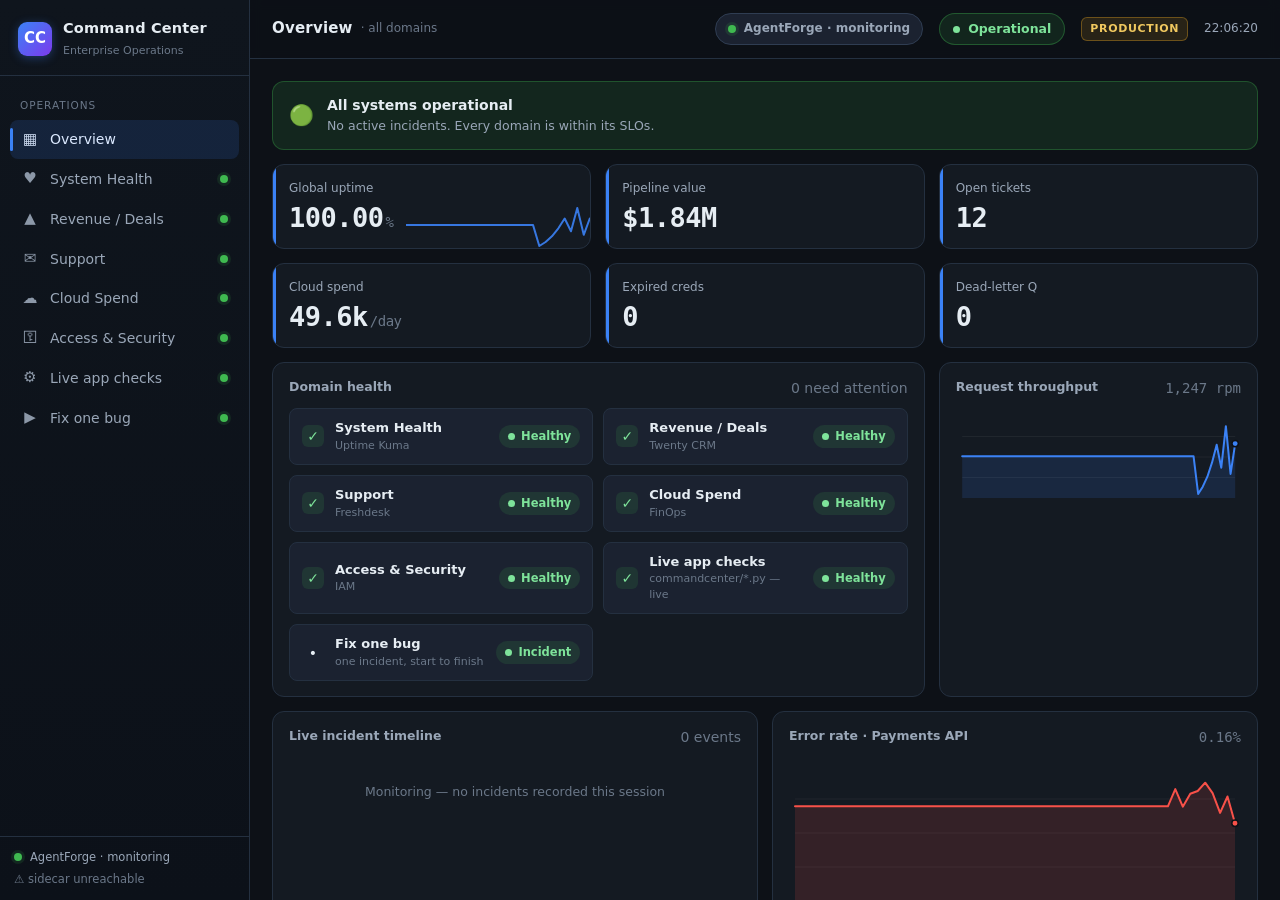
==== commit 2176d256: "Command Center: dashboard/index.html from the monorepo" ====
--- a/dashboard/index.html
+++ b/dashboard/index.html
@@ -312,7 +312,8 @@
     security:F.crm_credential_expired?'crit':'ok',
     // The live app checks are not derived from a flag — they are whatever commandcenter/*.py actually did
     // on the last poll. A failing one is a real defect running in production right now.
-    liveapp: CHECKS.length&&checksFailing?'crit':'ok'
+    liveapp: CHECKS.length&&checksFailing?'crit':'ok',
+    walk: ''
   };
 }
 const worst=h=>['crit','warn','ok'].find(l=>Object.values(h).includes(l))||'ok';
@@ -408,7 +409,8 @@
   {k:'support',nm:'Support',ic:'✉',src:'Freshdesk'},
   {k:'cloud',nm:'Cloud Spend',ic:'☁',src:'FinOps'},
   {k:'security',nm:'Access & Security',ic:'⚿',src:'IAM'},
-  {k:'liveapp',nm:'Live app checks',ic:'⚙',src:'commandcenter/*.py — live'}
+  {k:'liveapp',nm:'Live app checks',ic:'⚙',src:'commandcenter/*.py — live'},
+  {k:'walk',nm:'Fix one bug',ic:'▶',src:'one incident, start to finish'}
 ];
 let active='overview';
 
@@ -421,6 +423,7 @@
   if(k==='cloud')    return cloud_sk();
   if(k==='security') return sec_sk();
   if(k==='liveapp')  return live_sk();
+  if(k==='walk')     return walk_sk();
 }
 
 /* Overview */
@@ -661,13 +664,14 @@
     <div class="card"><div class="hd"><h3>New CRM contact</h3><span class="muted">POST /api/contacts</span></div>
       <p class="muted" style="margin:0 0 10px;font-size:12px">Saved through the app's own validation rule (commandcenter/contacts.py).</p>
       <div class="form">
-        <input class="inp" id="lv-name" value="Siobhán O'Brien" placeholder="Full name" autocomplete="off">
-        <input class="inp" id="lv-phone" value="+44 20 7946 0958" placeholder="Phone" autocomplete="off">
+        <input class="inp" id="lv-name" value="Meera D'Souza" placeholder="Full name" autocomplete="off">
+        <input class="inp" id="lv-phone" value="+91 80 2345 6789" placeholder="Phone" autocomplete="off">
       </div>
       <div class="form">
         <button class="btn" onclick="lvContact()">Save contact</button>
-        <button class="btn ghost" onclick="lvFill('us')">US example</button>
-        <button class="btn ghost" onclick="lvFill('intl')">International example</button>
+        <button class="btn ghost" onclick="lvFill('plain')">Plain mobile</button>
+        <button class="btn ghost" onclick="lvFill('landline')">Landline · STD code</button>
+        <button class="btn ghost" onclick="lvFill('initial')">Name with an initial</button>
       </div>
       <div class="resp idle" id="lv-contact-out">Not submitted yet.</div></div>
     <div class="card"><div class="hd"><h3>Add note to ticket</h3><span class="muted">POST /api/notes</span></div>
@@ -680,14 +684,28 @@
       <div class="resp idle" id="lv-note-out">Not submitted yet.</div></div>
   </div>`;
 }
+/* ONE AT A TIME. The demo runs an incident at a time — plant it, show it failing, file the ticket, watch
+   it resolve, show it green — and that story only holds if there is nothing else red on screen. So this
+   board shows the FAILING check and nothing else, with the rest summarised in a line. `lvAll` opens the
+   full nine when somebody asks to see them. */
+let lvAll=false;
+function lvToggleAll(){ lvAll=!lvAll; live_up(); }
+
 function live_up(){
   const n=CHECKS.length, bad=checksFailing;
   const bn=$('lv-banner');
+  const shown = (lvAll||!bad) ? CHECKS : CHECKS.filter(c=>!c.ok);
+  const link = `<button class="btn ghost" style="margin-top:10px" onclick="lvToggleAll()">`
+             + (lvAll ? `Show only what is failing` : `Show all ${n} checks`) + `</button>`;
   if(!n){bn.innerHTML=banner('warn','Live checks unavailable','The sidecar did not answer GET /api/checks.');}
-  else if(bad){bn.innerHTML=banner('crit',bad+' of '+n+' live checks failing',
-    'These run the application\'s own code on every poll. They turn green when a correct version of that code is on disk — which is what deploying the approved fix does.');}
-  else{bn.innerHTML=banner('ok','All '+n+' live checks passing','Every incident case now returns what the module\'s contract says it should.');}
-  $('lv-cards').innerHTML=CHECKS.map(c=>`<div class="card chk ${c.ok?'':'bad'} ${stageOf(c)}">
+  else if(bad){bn.innerHTML=banner('crit', bad===1 ? 'One live check is failing' : bad+' of '+n+' live checks failing',
+    (bad===1 ? 'This one runs the application\'s own code on every poll and is red because that code is genuinely wrong. '
+             : 'These run the application\'s own code on every poll. ')
+    + 'It turns green when a correct version is on disk — which is what deploying the approved fix does. '
+    + `The other ${n-bad} are passing.` + link);}
+  else{bn.innerHTML=banner('ok','All '+n+' live checks passing',
+    'Every incident case returns what the module\'s contract says it should. Nothing is planted.');}
+  $('lv-cards').innerHTML=shown.map(c=>`<div class="card chk ${c.ok?'':'bad'} ${stageOf(c)}">
     <div class="hd"><span class="cat">${c.category}</span>${statPill(c.ok?'ok':'crit',c.ok?'PASS':'FAIL')}</div>
     <div class="ttl">${c.title}</div>
     <div class="what">${c.what}</div>
@@ -716,8 +734,12 @@
 }
 function esc(s){return String(s==null?'':s).replace(/&/g,'&amp;').replace(/</g,'&lt;').replace(/>/g,'&gt;');}
 function lvFill(kind){
-  if(kind==='us'){$('lv-name').value='Dana White';$('lv-phone').value='555-018-2231';}
-  else{$('lv-name').value="Siobhán O'Brien";$('lv-phone').value='+44 20 7946 0958';}
+  // The three shapes the desk actually types. 'plain' is the one the broken rule still accepts, which is
+  // what makes it a control: if even that is rejected, the defect is worse than reported.
+  const P={plain:    ["Ananya Krishnamurthy", "98765 43210"],
+           landline: ["Meera D'Souza",        "(022) 2654 0000"],
+           initial:  ["R. Venkataraman",      "080-2345-6789"]};
+  const v=P[kind]||P.plain; $('lv-name').value=v[0]; $('lv-phone').value=v[1];
 }
 async function lvContact(){
   const out=$('lv-contact-out');out.className='resp idle';out.textContent='Saving…';
@@ -757,6 +779,203 @@
     if(!was&&c.ok)pushFeed('resolve','Live app · '+c.surface,'Fix deployed by AgentForge — '+c.module+' now returns '+c.actual);
   });}
   lastChecks=Object.fromEntries(CHECKS.map(c=>[c.key,c.ok]));
+}
+
+/* ── "Fix one bug": plant one, watch it get fixed ──────────────────────────────────────────────────────
+   The Live app checks tab shows everything at once, which is the right view for "is anything broken" and the
+   wrong one for showing somebody what happens to ONE of them. This tab is the demo itself, driven from the
+   page: pick an incident, plant it, report it, approve the fix. Five beats, in the order an audience needs
+   them: the app is wrong → somebody reported it → AgentForge is working → a human approved → the app is
+   right.
+
+   Every button does the same thing the CLI driver does — plant EDITS the served module, report raises a real
+   ticket, approve answers a real gate that refuses a bare yes. The highlighted beat comes from the
+   platform's own ticket queue, so it shows where the work actually is rather than where a script says it
+   should be. Nothing here fakes a step, which is the only reason the last beat is worth watching. */
+const BEATS=[
+  {k:'broken',   t:'The app is wrong',        d:'The check below runs the real code and reports what it returned.'},
+  {k:'reported', t:'Somebody reported it',    d:'A ticket in the reporter\'s own words — no file names handed over.'},
+  {k:'working',  t:'AgentForge is on it',     d:'Reproduce → root-cause → fix → regression test → review → run the suite.'},
+  {k:'review',   t:'A human decides',         d:'A real pull request, and a gate that will not take a bare approval.'},
+  {k:'fixed',    t:'The app is right',        d:'The reviewed patch is deployed and the check turns green on its own.'},
+];
+const STAGE_BEAT={unreported:'broken',reported:'reported',working:'working',review:'review',
+                  resolved:'fixed',escalated:'review'};
+let walkKey=null, INCIDENTS=[], walkBusy='', walkMsg=null, walkLoad='idle';
+
+function walk_sk(){
+  return `<div id="wk-banner"></div>
+  <div class="card" style="margin-bottom:14px">
+    <div class="hd"><h3>Pick an incident</h3><span class="muted" id="wk-count"></span></div>
+    <div class="form" id="wk-picker"></div>
+  </div>
+  <div id="wk-body"></div>`;
+}
+
+let walkFocus=false;          // true once a bug is chosen: show that one and nothing else
+function walkPick(k){ walkKey=k; walkMsg=null; walkFocus=true; walk_up(); }
+function walkBack(){ walkFocus=false; walkMsg=null; walk_up(); }
+
+async function pollIncidents(){
+  try{
+    const r=await fetch('/api/incidents',{cache:'no-store'});
+    INCIDENTS=(await r.json()).incidents||[];
+    walkLoad=INCIDENTS.length?'ok':'empty';
+  }catch(e){walkLoad='fail';/* keep the last answer — a dropped poll is not a change of state */}
+}
+
+/* Plant / report / approve / reset. Each disables its row while in flight, because every one of them takes
+   a second or two against real services and a double-click on stage would file a duplicate. */
+/* "Only this bug" — clear every OTHER incident and plant this one, so the served app carries exactly one
+   defect and the board shows exactly one red card. Without it a demo that has run a few times has three or
+   four things armed at once, and the room cannot tell which red card belongs to the ticket on screen. */
+async function walkOnly(slug){
+  walkBusy=slug+':only'; walkMsg=null; walk_up();
+  const others=INCIDENTS.filter(i=>i.slug!==slug&&i.armed);
+  try{
+    for(const o of others){
+      await fetch(`/api/incident/${o.slug}/clear`,{method:'POST',headers:{'content-type':'application/json'},body:'{}'});
+    }
+    const r=await fetch(`/api/incident/${slug}/plant`,{method:'POST',headers:{'content-type':'application/json'},body:'{}'});
+    const d=await r.json();
+    walkMsg = d.ok
+      ? {text:`Only ${slug} is broken now — ${others.length} other incident${others.length===1?'':'s'} cleared. `
+             +`The board below shows one red card, and it is this one.`}
+      : {bad:true,text:d.error||'could not plant it'};
+  }catch(e){ walkMsg={bad:true,text:'request failed: '+e}; }
+  walkBusy='';
+  await Promise.all([pollIncidents(),pollChecks()]);
+  walk_up();
+}
+
+async function walkDo(slug,what){
+  walkBusy=slug+':'+what; walkMsg=null; walk_up();
+  try{
+    const r=await fetch(`/api/incident/${slug}/${what}`,{method:'POST',headers:{'content-type':'application/json'},body:'{}'});
+    const d=await r.json();
+    if(!d.ok){ walkMsg={bad:true,text:d.error||('request failed with HTTP '+r.status)}; }
+    else if(what==='plant'){
+      const also=(d.cleared||[]).length;
+      walkMsg={text:'Planted — the defect is in the served app now, and the check below goes red on the next poll.'
+                   +(also?` ${also} other incident${also===1?'':'s'} cleared, so this is the only thing broken.`
+                         :' It is the only thing broken.')};
+    }
+    else if(what==='clear')   walkMsg={text:'Cleared — the module is back to its correct source.'};
+    else if(what==='file')    walkMsg={text:d.already?('Already in flight as ticket '+d.id+' — following that one rather than filing a duplicate.')
+                                                    :('Reported as ticket '+d.id+'. AgentForge picks it up from here.')};
+    else if(what==='approve') walkMsg={text:'Approved. The reviewed patch deploys to the served app — the check turns green on its own.'};
+  }catch(e){ walkMsg={bad:true,text:'request failed: '+e}; }
+  walkBusy='';
+  await Promise.all([pollIncidents(),pollChecks()]);
+  walk_up();
+}
+
+function walk_up(){
+  const picker=$('wk-picker'); if(!picker) return;
+  if(!INCIDENTS.length){
+    if(walkLoad==='idle'){ walkLoad='loading'; pollIncidents().then(walk_up); }
+    $('wk-banner').innerHTML = walkLoad==='loading'
+      ? `<div class="muted" style="padding:10px 2px">Loading incidents…</div>`
+      : banner('warn','Incident list unavailable',
+          'The sidecar did not answer GET /api/incidents with anything. A deployed copy has no '
+          +'scripts/cc_incidents.py, so the bugs can only be planted where that registry lives.');
+    return;
+  }
+  if(!walkKey || !INCIDENTS.some(i=>i.slug===walkKey)){
+    const firstArmed=INCIDENTS.find(i=>i.armed); walkKey=(firstArmed||INCIDENTS[0]).slug;
+  }
+  const planted=INCIDENTS.filter(i=>i.armed).length;
+  if(walkFocus){
+    // One bug on screen. The others are not dimmed or scrolled past — they are gone, so there is nothing
+    // on the board to mistake for the one being discussed.
+    picker.innerHTML=`<button class="btn ghost" onclick="walkBack()">← All incidents</button>`;
+    $('wk-count').textContent=`showing ${walkKey} only`;
+  }else{
+    picker.innerHTML=INCIDENTS.map(i=>
+      `<button class="btn ${i.armed?'':'ghost'}" onclick="walkPick('${i.slug}')">
+         ${i.armed?'✕':'✓'} ${i.slug}</button>`).join('');
+    $('wk-count').textContent=`${planted} of ${INCIDENTS.length} planted · pick one`;
+  }
+
+  const inc=INCIDENTS.find(x=>x.slug===walkKey);
+  const c=CHECKS.find(x=>x.key===walkKey)||null;          // the browser incidents have no polled card
+  const tRaw=inc.ticket||{};
+  // A ticket that has FINISHED belongs to the previous cycle. If the incident is planted again afterwards,
+  // that old ticket must not be treated as the current one — otherwise the beats claim "the app is right"
+  // above a bug that is demonstrably back, and every button is disabled because something is "already
+  // reported". Same rule the live cards use.
+  const done=tRaw.stage==='resolved'||tRaw.stage==='escalated';
+  const t=(done&&inc.armed)?{}:tRaw;
+  const open=!!t.id&&!done;
+  const stage=t.stage||(inc.armed?'unreported':'resolved');
+  const at=STAGE_BEAT[stage]||'broken';
+  const atIdx=BEATS.findIndex(b=>b.k===at);
+  const busy=k=>walkBusy===walkKey+':'+k;
+  const anyBusy=walkBusy.startsWith(walkKey+':');
+
+  $('wk-banner').innerHTML = inc.armed
+    ? banner('crit',`${inc.slug} — ${inc.category}`, inc.title)
+    : banner('ok',`${inc.slug} — nothing wrong with this one right now`,
+             'Plant it below and the failure is real: the defect goes into the served source, not into a flag.');
+
+  /* What each button can do RIGHT NOW. Showing all four always would invite the two clicks that make the
+     demo look broken — reporting a bug that is not planted, and approving a gate that does not exist. */
+  const btn=(k,label,on)=>`<button class="btn ${on?'':'ghost'}" ${on&&!anyBusy?'':'disabled'}
+      onclick="walkDo('${inc.slug}','${k}')">${busy(k)?'…':''}${label}</button>`;
+  const canFile=inc.armed&&!open;
+  const canApprove=(t.stage==='review');
+  const actions=`
+    <div class="form" style="gap:8px;flex-wrap:wrap">
+      ${btn('plant','1 · Plant this bug',!inc.armed)}
+      ${btn('file','2 · Report it',canFile)}
+      ${btn('approve','3 · Approve the fix',canApprove)}
+      ${btn('clear','Reset',inc.armed&&!open)}
+    </div>
+    ${walkMsg?`<div class="resp ${walkMsg.bad?'bad':'ok'}" style="margin-top:10px">${esc(walkMsg.text)}</div>`:''}
+    <div class="muted" style="margin-top:10px;font-size:12px">
+      ${open?'Reported — reset is disabled while the ticket is open, so the run keeps the state it started from.'
+             :'Plant → Report → AgentForge works → Approve. Steps light up as each one becomes possible.'}
+    </div>`;
+
+  const evidence = c
+    ? `<div class="card chk ${c.ok?'':'bad'}">
+        <div class="hd"><span class="cat">${c.category}</span>${statPill(c.ok?'ok':'crit',c.ok?'PASS':'FAIL')}</div>
+        <div class="ttl">${c.title}</div><div class="what">${c.what}</div>
+        <div class="kv">
+          <span class="k">Input</span><span class="v">${esc(c.input)}</span>
+          <span class="k">Expected</span><span class="v want">${esc(c.expected)}</span>
+          <span class="k">Actual</span><span class="v ${c.ok?'got-ok':'got-bad'}">${esc(c.actual)}</span>
+        </div>
+        <div class="src"><span class="mono">${c.module}</span><span>${c.surface}</span></div>
+      </div>`
+    : `<div class="card chk ${inc.armed?'bad':''}">
+        <div class="hd"><span class="cat">${inc.category}</span>${statPill(inc.armed?'crit':'ok',inc.armed?'PLANTED':'CLEAR')}</div>
+        <div class="ttl">${esc(inc.title)}</div>
+        <div class="what">A front-end defect — it is checked by driving a real browser, which is far too slow
+          for a two-second poll, so this one has no live card. Open the support web UI to see it, and the
+          browser suite in the pull request is what proves it fixed.</div>
+        <div class="src"><span class="mono">${inc.module}</span><span>${inc.surface}</span></div>
+      </div>`;
+
+  $('wk-body').innerHTML=`
+    <div class="grid g2" style="margin-bottom:14px">
+      ${evidence}
+      <div class="card">
+        <div class="hd"><h3>Where this one is</h3><span class="muted">${esc(t.stage_label||'Not reported yet')}</span></div>
+        <div id="wk-beats"></div>
+      </div>
+    </div>
+    <div class="card"><div class="hd"><h3>Drive it</h3><span class="muted">${esc(inc.module)}</span></div>${actions}</div>`;
+
+  $('wk-beats').innerHTML=BEATS.map((b,i)=>{
+    const done=i<atIdx, here=i===atIdx;
+    const mark=done?'✓':here?(b.k==='working'?'<span class="dots"><i></i><i></i><i></i></span>':'●'):'○';
+    return `<div class="row" style="align-items:center">
+      <div class="ic ${done?'ok':here?'acc':''}" style="opacity:${done||here?1:.4}">${mark}</div>
+      <div class="tx" style="opacity:${done||here?1:.5}">
+        <b>${b.t}</b><p>${b.d}</p></div></div>`;
+  }).join('') + (t.pr_url
+      ? `<div style="margin-top:10px"><a class="btn" href="${esc(t.pr_url)}" target="_blank" rel="noopener">Open the pull request ↗</a></div>` : '');
 }
 
 /* ── feed rendering ── */
@@ -799,7 +1018,7 @@
 }
 
 /* ── loop ── */
-const UP={overview:ov_up,system:sys_up,revenue:rev_up,support:sup_up,cloud:cloud_up,security:sec_up,liveapp:live_up};
+const UP={overview:ov_up,system:sys_up,revenue:rev_up,support:sup_up,cloud:cloud_up,security:sec_up,liveapp:live_up,walk:walk_up};
 function go(k){if(!UP[k])k='overview';active=k;try{history.replaceState(null,'','#'+k);}catch(e){}renderNav();$('view').innerHTML=skeleton(k);UP[k]();updateChrome();}
 function diffFlags(F){
   if(lastFlags){FAULTS.forEach(f=>{
@@ -812,6 +1031,7 @@
   try{const r=await fetch('/state',{cache:'no-store'});FLAGS=await r.json();connected=true;}
   catch(e){connected=false;/* keep last flags */}
   await pollChecks();          // runs commandcenter/*.py — the only panel that is not a flag
+  if(active==='walk')await pollIncidents();   // only this tab needs it: source state + the ticket queue
   // The HEALTHY colour is painted with whatever commandcenter/theme.py::status_ok_color() actually returns
   // (the sidecar reports it on /api/checks). While that function returns the danger red, every "healthy"
   // signal on this dashboard — the Operational pill, the green service dots, the ok KPI stripes — renders red
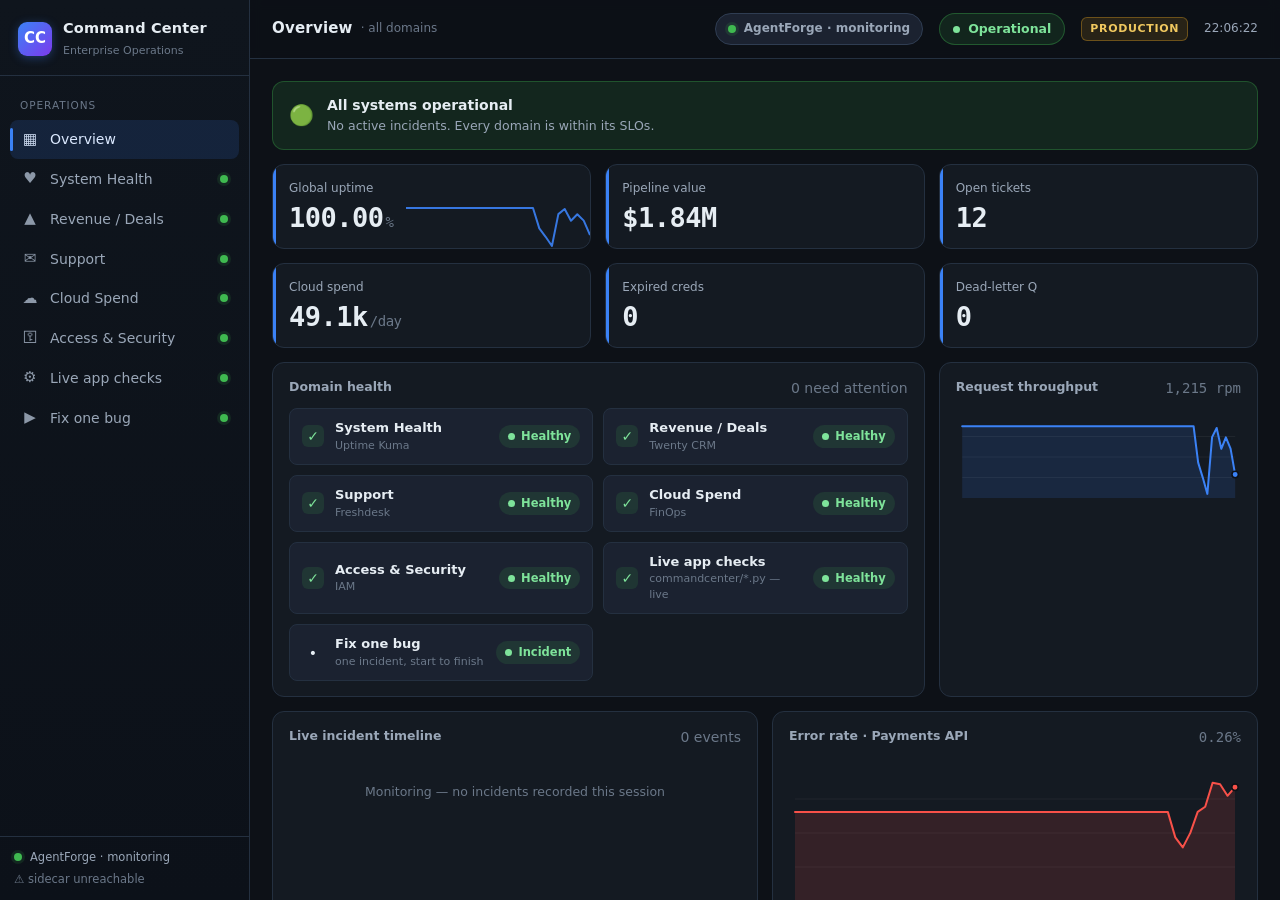
==== commit e85a29b1: "Command Center: dashboard/index.html from the monorepo" ====
--- a/dashboard/index.html
+++ b/dashboard/index.html
@@ -924,17 +924,19 @@
       onclick="walkDo('${inc.slug}','${k}')">${busy(k)?'…':''}${label}</button>`;
   const canFile=inc.armed&&!open;
   const canApprove=(t.stage==='review');
+  /* Plant and Reset only. The ticket is raised in Freshdesk or the AgentForge console and approved at the
+     gate there — this board's job is to show the defect and then show it gone, and a second place to file
+     or approve is a second place for the two to disagree about what happened. */
   const actions=`
     <div class="form" style="gap:8px;flex-wrap:wrap">
-      ${btn('plant','1 · Plant this bug',!inc.armed)}
-      ${btn('file','2 · Report it',canFile)}
-      ${btn('approve','3 · Approve the fix',canApprove)}
+      ${btn('plant','Plant this bug',!inc.armed)}
       ${btn('clear','Reset',inc.armed&&!open)}
     </div>
     ${walkMsg?`<div class="resp ${walkMsg.bad?'bad':'ok'}" style="margin-top:10px">${esc(walkMsg.text)}</div>`:''}
     <div class="muted" style="margin-top:10px;font-size:12px">
-      ${open?'Reported — reset is disabled while the ticket is open, so the run keeps the state it started from.'
-             :'Plant → Report → AgentForge works → Approve. Steps light up as each one becomes possible.'}
+      ${open?'A ticket is open for this — reset is disabled so the run keeps the state it started from.'
+             :'Plant it here, then raise the ticket in Freshdesk or the AgentForge console. The steps below '
+              +'follow that ticket, and the check above turns green when the approved fix is deployed back.'}
     </div>`;
 
   const evidence = c
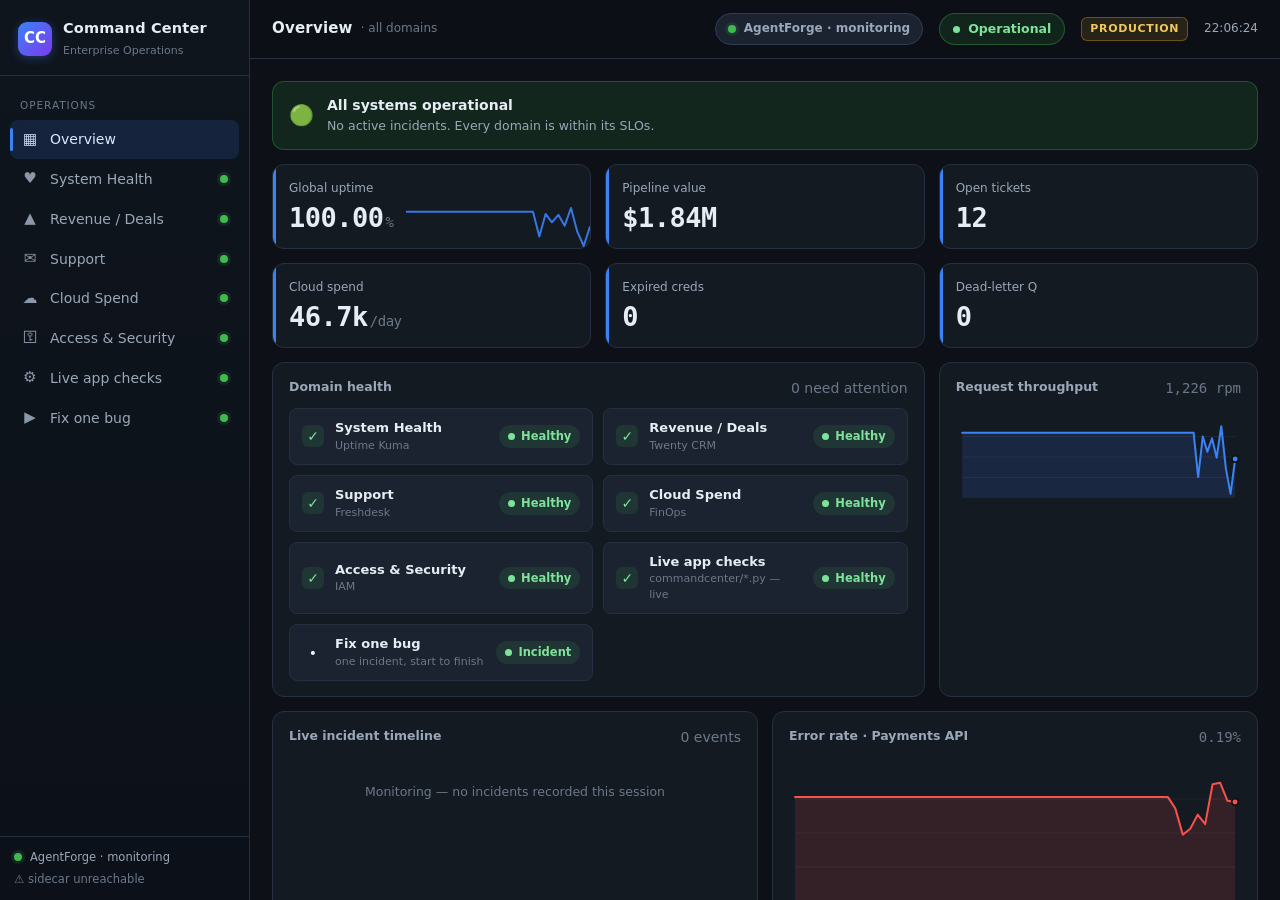
==== commit 82c578c9: "Command Center: dashboard/index.html from the monorepo" ====
--- a/dashboard/index.html
+++ b/dashboard/index.html
@@ -150,7 +150,11 @@
   .chk.bad{border-left-color:var(--crit)}
   .chk .cat{font-size:10.5px;font-weight:700;letter-spacing:.05em;text-transform:uppercase;color:var(--text-3)}
   .chk .ttl{font-size:13.5px;font-weight:640;margin:5px 0 2px}
-  .chk .what{color:var(--text-2);font-size:12px;margin-bottom:10px}
+  .chk .story{margin:2px 0 10px;font-size:12.5px;line-height:1.55;color:var(--text-2);
+  border-left:2px solid var(--border-2);padding-left:10px;font-style:italic}
+.chk .oracle{margin:10px 0 0;font-size:12px;line-height:1.5;color:var(--text-2)}
+.chk .oracle b{color:var(--text);font-style:normal}
+.chk .what{color:var(--text-2);font-size:12px;margin-bottom:10px}
   .kv{display:grid;grid-template-columns:74px 1fr;gap:4px 10px;font-size:12px;align-items:baseline}
   .kv .k{color:var(--text-3);font-size:11px;text-transform:uppercase;letter-spacing:.05em}
   .kv .v{font-family:var(--mono);word-break:break-word}
@@ -674,13 +678,13 @@
         <button class="btn ghost" onclick="lvFill('initial')">Name with an initial</button>
       </div>
       <div class="resp idle" id="lv-contact-out">Not submitted yet.</div></div>
-    <div class="card"><div class="hd"><h3>Add note to ticket</h3><span class="muted">POST /api/notes</span></div>
+    <div class="card"><div class="hd"><h3>Record a payment</h3><span class="muted">POST /api/payments</span></div>
       <p class="muted" style="margin:0 0 10px;font-size:12px">An empty note box sends <span class="mono">"notes": null</span> — the case the integration is hitting (commandcenter/intake.py).</p>
       <div class="form">
-        <input class="inp" id="lv-ticket" value="TCK-4471" placeholder="Ticket id" autocomplete="off">
-        <input class="inp" id="lv-note" value="" placeholder="Note (leave empty to reproduce)" autocomplete="off">
+        <input class="inp" id="lv-ticket" value="INV-2291" placeholder="Invoice reference" autocomplete="off">
+        <input class="inp" id="lv-note" value="1200" placeholder="Amount" autocomplete="off">
       </div>
-      <div class="form"><button class="btn" onclick="lvNote()">Add note</button></div>
+      <div class="form"><button class="btn" onclick="lvNote()">Record payment</button></div>
       <div class="resp idle" id="lv-note-out">Not submitted yet.</div></div>
   </div>`;
 }
@@ -708,12 +712,14 @@
   $('lv-cards').innerHTML=shown.map(c=>`<div class="card chk ${c.ok?'':'bad'} ${stageOf(c)}">
     <div class="hd"><span class="cat">${c.category}</span>${statPill(c.ok?'ok':'crit',c.ok?'PASS':'FAIL')}</div>
     <div class="ttl">${c.title}</div>
+    ${c.story?`<p class="story">${esc(c.story)}</p>`:``}
     <div class="what">${c.what}</div>
     <div class="kv">
       <span class="k">Input</span><span class="v">${esc(c.input)}</span>
       <span class="k">Expected</span><span class="v want">${esc(c.expected)}</span>
       <span class="k">Actual</span><span class="v ${c.ok?'got-ok':'got-bad'}">${esc(c.actual)}</span>
     </div>
+    ${c.oracle?`<p class="oracle"><b>How we know:</b> ${esc(c.oracle)}</p>`:``}
     ${stageRow(c)}
     <div class="src"><span class="mono">${c.module}</span><span>${c.surface}</span></div></div>`).join('');
 }
@@ -752,17 +758,20 @@
   }catch(e){out.className='resp bad';out.textContent='request failed: '+e;}
 }
 async function lvNote(){
-  const out=$('lv-note-out');out.className='resp idle';out.textContent='Posting…';
-  const note=$('lv-note').value;
-  // An empty box is sent as JSON null — exactly what the reporting integration sends.
-  const body={ticket_id:$('lv-ticket').value,notes:note===''?null:note};
+  const out=$('lv-note-out');out.className='resp idle';out.textContent='Recording…';
+  const typed=$('lv-note').value.trim();
+  /* A round amount typed into a number field arrives as a JSON NUMBER, and that is the reported case —
+     so send it as one when it looks like a bare number, and as the typed string otherwise. Sending
+     everything as a string would quietly avoid the very bug the card is about. */
+  const amount = /^\d+(\.\d+)?$/.test(typed) ? Number(typed) : typed;
+  const body={invoice_id:$('lv-ticket').value, amount:amount};
   try{
-    const r=await fetch('/api/notes',{method:'POST',headers:{'content-type':'application/json'},body:JSON.stringify(body)});
+    const r=await fetch('/api/payments',{method:'POST',headers:{'content-type':'application/json'},body:JSON.stringify(body)});
     const d=await r.json();
     const ok=r.status<400;
     out.className='resp '+(ok?'ok':'bad');
     out.textContent=(ok?'✓ ':'✕ ')+'HTTP '+r.status+' — '+(d.crashed?('the endpoint crashed: '+d.exception)
-      :(ok?('note stored as "'+((d.body||{}).notes||'')+'"'):((d.body||{}).error||JSON.stringify(d.body))));
+      :(ok?((d.body||{}).recorded||'recorded'):((d.body||{}).error||JSON.stringify(d.body))));
   }catch(e){out.className='resp bad';out.textContent='request failed: '+e;}
 }
 async function pollChecks(){
@@ -942,12 +951,15 @@
   const evidence = c
     ? `<div class="card chk ${c.ok?'':'bad'}">
         <div class="hd"><span class="cat">${c.category}</span>${statPill(c.ok?'ok':'crit',c.ok?'PASS':'FAIL')}</div>
-        <div class="ttl">${c.title}</div><div class="what">${c.what}</div>
+        <div class="ttl">${c.title}</div>
+        ${inc.story?`<p class="story">${esc(inc.story)}</p>`:``}
+        <div class="what">${c.what}</div>
         <div class="kv">
           <span class="k">Input</span><span class="v">${esc(c.input)}</span>
           <span class="k">Expected</span><span class="v want">${esc(c.expected)}</span>
           <span class="k">Actual</span><span class="v ${c.ok?'got-ok':'got-bad'}">${esc(c.actual)}</span>
         </div>
+        ${inc.oracle?`<p class="oracle"><b>How we know:</b> ${esc(inc.oracle)}</p>`:``}
         <div class="src"><span class="mono">${c.module}</span><span>${c.surface}</span></div>
       </div>`
     : `<div class="card chk ${inc.armed?'bad':''}">
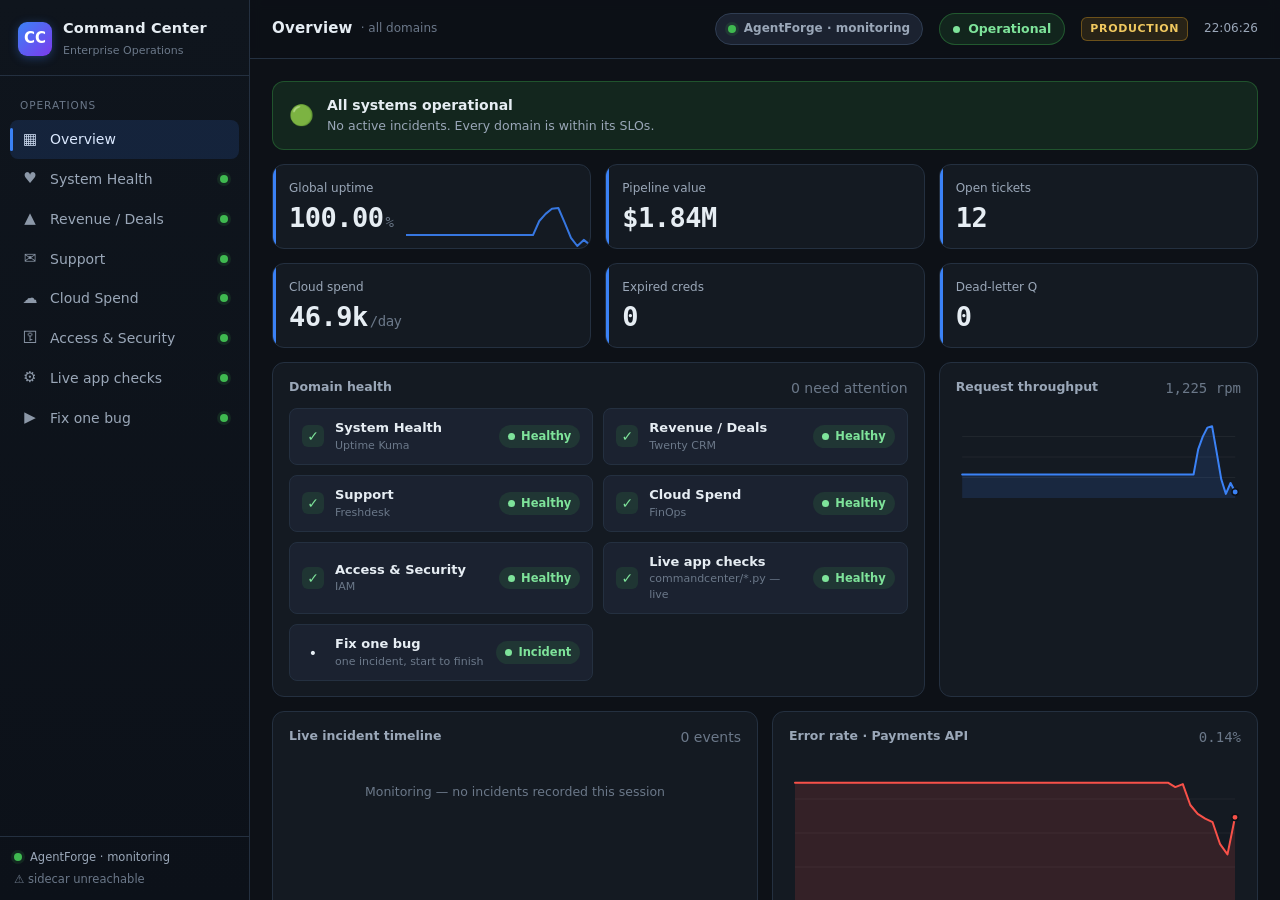
==== commit 4574ddb2: "Command Center: dashboard/index.html from the monorepo" ====
--- a/dashboard/index.html
+++ b/dashboard/index.html
@@ -679,13 +679,42 @@
       </div>
       <div class="resp idle" id="lv-contact-out">Not submitted yet.</div></div>
     <div class="card"><div class="hd"><h3>Record a payment</h3><span class="muted">POST /api/payments</span></div>
-      <p class="muted" style="margin:0 0 10px;font-size:12px">An empty note box sends <span class="mono">"notes": null</span> — the case the integration is hitting (commandcenter/intake.py).</p>
+      <p class="muted" style="margin:0 0 10px;font-size:12px">You are Priya in Finance, entering yesterday's cleared payments. Type <span class="mono">1200</span> and save; then try <span class="mono">1,200.00</span> — the same payment.</p>
       <div class="form">
         <input class="inp" id="lv-ticket" value="INV-2291" placeholder="Invoice reference" autocomplete="off">
         <input class="inp" id="lv-note" value="1200" placeholder="Amount" autocomplete="off">
       </div>
-      <div class="form"><button class="btn" onclick="lvNote()">Record payment</button></div>
+      <div class="form"><button class="btn" onclick="lvNote()">Record payment</button>
+        <button class="btn ghost" onclick="$('lv-note').value='1200'">Round number</button>
+        <button class="btn ghost" onclick="$('lv-note').value='1,200.00'">With a comma</button></div>
       <div class="resp idle" id="lv-note-out">Not submitted yet.</div></div>
+
+    <div class="card"><div class="hd"><h3>Check an order total</h3><span class="muted">POST /api/order-total</span></div>
+      <p class="muted" style="margin:0 0 10px;font-size:12px">You are in Accounts, reconciling yesterday's settlement. Work out what this order collects, and compare it with the invoice the customer was sent.</p>
+      <div class="form">
+        <input class="inp" id="lv-sub" value="10000" placeholder="Order value ₹" autocomplete="off">
+        <input class="inp" id="lv-disc" value="10" placeholder="Discount %" autocomplete="off">
+        <input class="inp" id="lv-tax" value="20" placeholder="GST %" autocomplete="off">
+      </div>
+      <div class="form"><button class="btn" onclick="lvOrder()">Work out the total</button></div>
+      <div class="resp idle" id="lv-order-out">Not calculated yet.</div></div>
+
+    <div class="card"><div class="hd"><h3>Is this ticket late?</h3><span class="muted">POST /api/sla-check</span></div>
+      <p class="muted" style="margin:0 0 10px;font-size:12px">You run the support desk, 09:00-17:00 Mon-Fri, with a 4-working-hour promise. A customer wrote in Friday afternoon and you answered first thing Monday.</p>
+      <div class="form">
+        <input class="inp" id="lv-raised" value="2026-08-14T16:30" placeholder="Raised" autocomplete="off">
+        <input class="inp" id="lv-answered" value="2026-08-17T09:30" placeholder="Answered" autocomplete="off">
+      </div>
+      <div class="form"><button class="btn" onclick="lvSla()">Check against the SLA</button></div>
+      <div class="resp idle" id="lv-sla-out">Not checked yet.</div></div>
+
+    <div class="card"><div class="hd"><h3>Send the auditor the export</h3><span class="muted">POST /api/audit-export</span></div>
+      <p class="muted" style="margin:0 0 10px;font-size:12px">You are preparing the quarterly audit file. Ten audit records were written in the same second — one ordinary batch. Export them and count what comes out.</p>
+      <div class="form">
+        <input class="inp" id="lv-page" value="3" placeholder="Rows per page" autocomplete="off">
+      </div>
+      <div class="form"><button class="btn" onclick="lvExport()">Run the export</button></div>
+      <div class="resp idle" id="lv-export-out">Not exported yet.</div></div>
   </div>`;
 }
 /* ONE AT A TIME. The demo runs an incident at a time — plant it, show it failing, file the ticket, watch
@@ -774,6 +803,45 @@
       :(ok?((d.body||{}).recorded||'recorded'):((d.body||{}).error||JSON.stringify(d.body))));
   }catch(e){out.className='resp bad';out.textContent='request failed: '+e;}
 }
+async function lvOrder(){
+  const out=$('lv-order-out');out.className='resp idle';out.textContent='Working it out…';
+  try{
+    const r=await fetch('/api/order-total',{method:'POST',headers:{'content-type':'application/json'},
+      body:JSON.stringify({subtotal:Number($('lv-sub').value),discount_pct:Number($('lv-disc').value),tax_pct:Number($('lv-tax').value)})});
+    const d=await r.json();
+    if(!d.ok){out.className='resp bad';out.textContent='✕ '+d.error;return;}
+    out.className='resp '+(d.matches?'ok':'bad');
+    out.textContent=(d.matches?'✓ ':'✕ ')+'We collect '+d.collected+' · the invoice says '+d.invoiced
+      +(d.matches?' — they agree':' — short by ₹'+(d.short_cents/100).toFixed(2)+' on this order');
+  }catch(e){out.className='resp bad';out.textContent='request failed: '+e;}
+}
+async function lvSla(){
+  const out=$('lv-sla-out');out.className='resp idle';out.textContent='Checking…';
+  const z=v=>v.length===16?v+':00Z':v;   // the datetime input gives yyyy-mm-ddThh:mm
+  try{
+    const r=await fetch('/api/sla-check',{method:'POST',headers:{'content-type':'application/json'},
+      body:JSON.stringify({raised:z($('lv-raised').value),answered:z($('lv-answered').value),sla_minutes:240})});
+    const d=await r.json();
+    if(!d.ok){out.className='resp bad';out.textContent='✕ '+d.error;return;}
+    out.className='resp '+(d.breached?'bad':'ok');
+    out.textContent=(d.breached?'✕ BREACHED — ':'✓ Within target — ')+d.elapsed
+      +' of working time against a 4h promise';
+  }catch(e){out.className='resp bad';out.textContent='request failed: '+e;}
+}
+async function lvExport(){
+  const out=$('lv-export-out');out.className='resp idle';out.textContent='Exporting…';
+  try{
+    const r=await fetch('/api/audit-export',{method:'POST',headers:{'content-type':'application/json'},
+      body:JSON.stringify({page_size:Number($('lv-page').value)||3})});
+    const d=await r.json();
+    if(!d.ok){out.className='resp bad';out.textContent='✕ '+d.error;return;}
+    out.className='resp '+(d.matches?'ok':'bad');
+    let msg=d.exported+' of '+d.in_table+' records exported';
+    if(d.missing.length) msg+=' · missing '+d.missing.length+' ('+d.missing.slice(0,3).join(', ')+(d.missing.length>3?'…':'')+')';
+    if(d.duplicated.length) msg+=' · '+d.duplicated.length+' duplicated';
+    out.textContent=(d.matches?'✓ ':'✕ ')+msg+(d.matches?' — the file matches the table':' — the file does not match the table');
+  }catch(e){out.className='resp bad';out.textContent='request failed: '+e;}
+}
 async function pollChecks(){
   try{
     const r=await fetch('/api/checks',{cache:'no-store'});
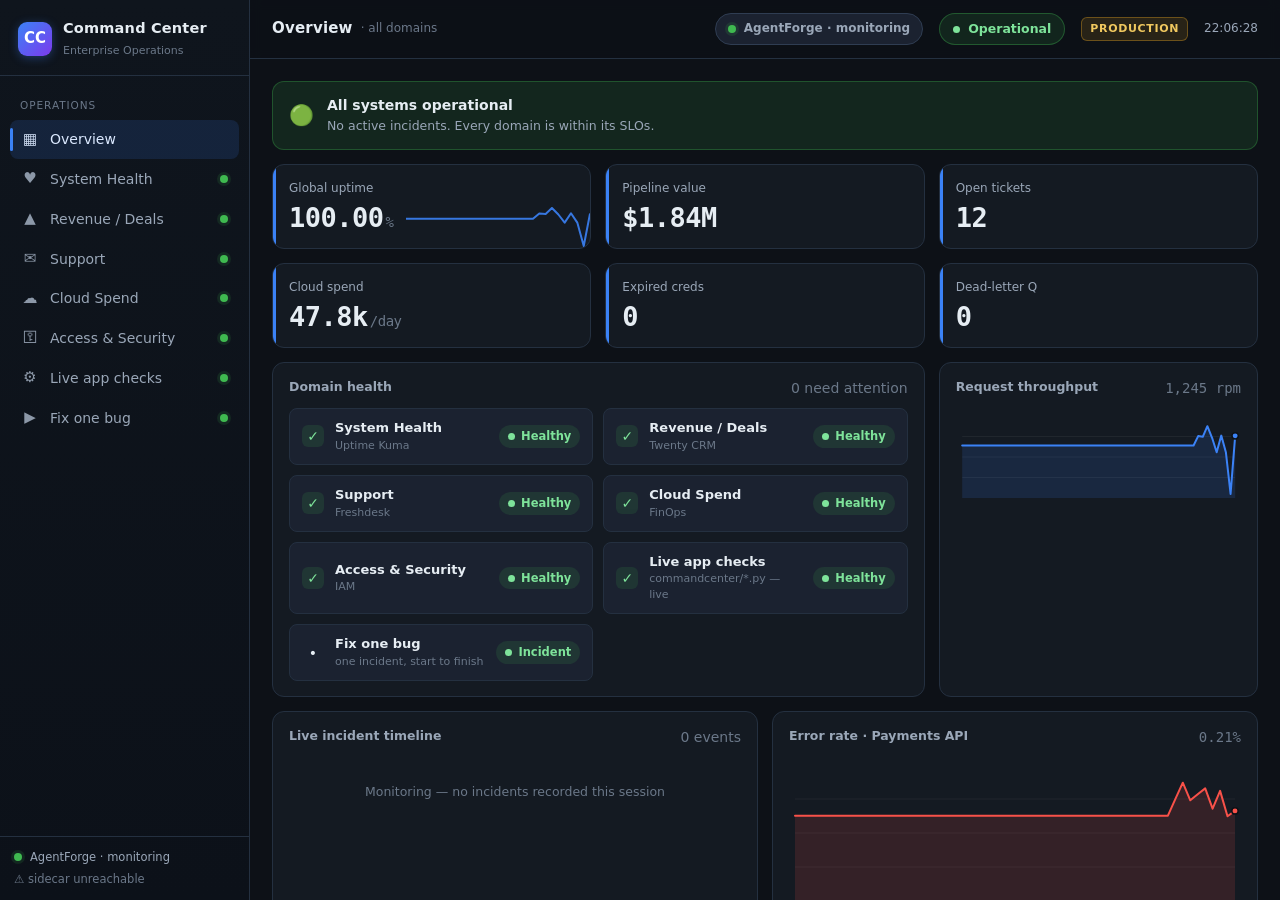
==== commit 1df89ba0: "Command Center: dashboard/index.html from the monorepo" ====
--- a/dashboard/index.html
+++ b/dashboard/index.html
@@ -883,10 +883,66 @@
 function walk_sk(){
   return `<div id="wk-banner"></div>
   <div class="card" style="margin-bottom:14px">
+    <div class="hd"><h3>The board</h3><span class="muted" id="wk-board-count"></span></div>
+    <div class="form" style="margin-bottom:10px">
+      <button class="btn" id="wk-plant-all" onclick="walkPlantAll()">Plant every bug</button>
+      <button class="btn ghost" id="wk-clear-all" onclick="walkClearAll()">Reset all</button>
+    </div>
+    <div id="wk-board"></div>
+  </div>
+  <div class="card" style="margin-bottom:14px">
     <div class="hd"><h3>Pick an incident</h3><span class="muted" id="wk-count"></span></div>
     <div class="form" id="wk-picker"></div>
   </div>
   <div id="wk-body"></div>`;
+}
+
+/* THE BOARD — every incident at once, each red or green by ITS OWN live check.
+   The status comes from CHECKS (the app's real functions, re-run every poll), never from the `armed`
+   flag: after an approved fix is deployed the source is correct while the incident may still be recorded
+   as planted, and a card keyed on the flag would sit red under a fix that demonstrably works. */
+function walkBoard(){
+  const el=$('wk-board'); if(!el) return;
+  const rows=INCIDENTS.map(i=>{
+    const c=CHECKS.find(x=>x.key===i.slug)||null;
+    const live=c?(c.ok?'ok':'crit'):null;              // browser-only incidents are not polled
+    const label=c?(c.ok?'GREEN':'RED'):(i.armed?'planted':'healthy');
+    return {i,live,label,c};
+  });
+  const red=rows.filter(r=>r.live==='crit').length;
+  const n=rows.filter(r=>r.c).length;
+  $('wk-board-count').textContent=`${red} of ${n} failing right now`;
+  el.innerHTML=`<div class="grid" style="grid-template-columns:repeat(auto-fit,minmax(240px,1fr))">`
+    +rows.map(({i,live,label,c})=>`
+    <div class="card" style="cursor:pointer" onclick="walkPick('${i.slug}')">
+      <div class="stripe ${live==='crit'?'crit':live==='ok'?'':'acc'}"></div>
+      <div class="hd">
+        <h3>${i.slug}</h3>
+        <span class="pill ${live==='crit'?'crit':live==='ok'?'ok':'info'}"><i class="pd"></i>${label}</span>
+      </div>
+      <div class="muted" style="font-size:12px;margin-bottom:6px">${i.category||''}</div>
+      <div style="font-size:13px">${i.title||''}</div>
+      ${c&&!c.ok?`<div class="mono" style="font-size:11.5px;margin-top:8px;opacity:.85">${
+        (c.actual||'').toString().slice(0,90)}</div>`:''}
+    </div>`).join('')+`</div>`;
+}
+
+async function walkPlantAll(){
+  const b=$('wk-plant-all'); if(b){b.disabled=true;b.textContent='Planting…';}
+  try{ await fetch('/api/incidents/plant-all',{method:'POST',
+        headers:{'content-type':'application/json'},body:'{}'}); }
+  catch(e){ /* the poll will show whatever actually happened */ }
+  if(b){b.disabled=false;b.textContent='Plant every bug';}
+  walk_up();
+}
+
+async function walkClearAll(){
+  const b=$('wk-clear-all'); if(b){b.disabled=true;b.textContent='Resetting…';}
+  try{ await fetch('/api/incidents/clear-all',{method:'POST',
+        headers:{'content-type':'application/json'},body:'{}'}); }
+  catch(e){ /* ditto */ }
+  if(b){b.disabled=false;b.textContent='Reset all';}
+  walk_up();
 }
 
 let walkFocus=false;          // true once a bug is chosen: show that one and nothing else
@@ -961,6 +1017,7 @@
   if(!walkKey || !INCIDENTS.some(i=>i.slug===walkKey)){
     const firstArmed=INCIDENTS.find(i=>i.armed); walkKey=(firstArmed||INCIDENTS[0]).slug;
   }
+  walkBoard();                       // the whole board, every poll — independent of which one is selected
   const planted=INCIDENTS.filter(i=>i.armed).length;
   if(walkFocus){
     // One bug on screen. The others are not dimmed or scrolled past — they are gone, so there is nothing
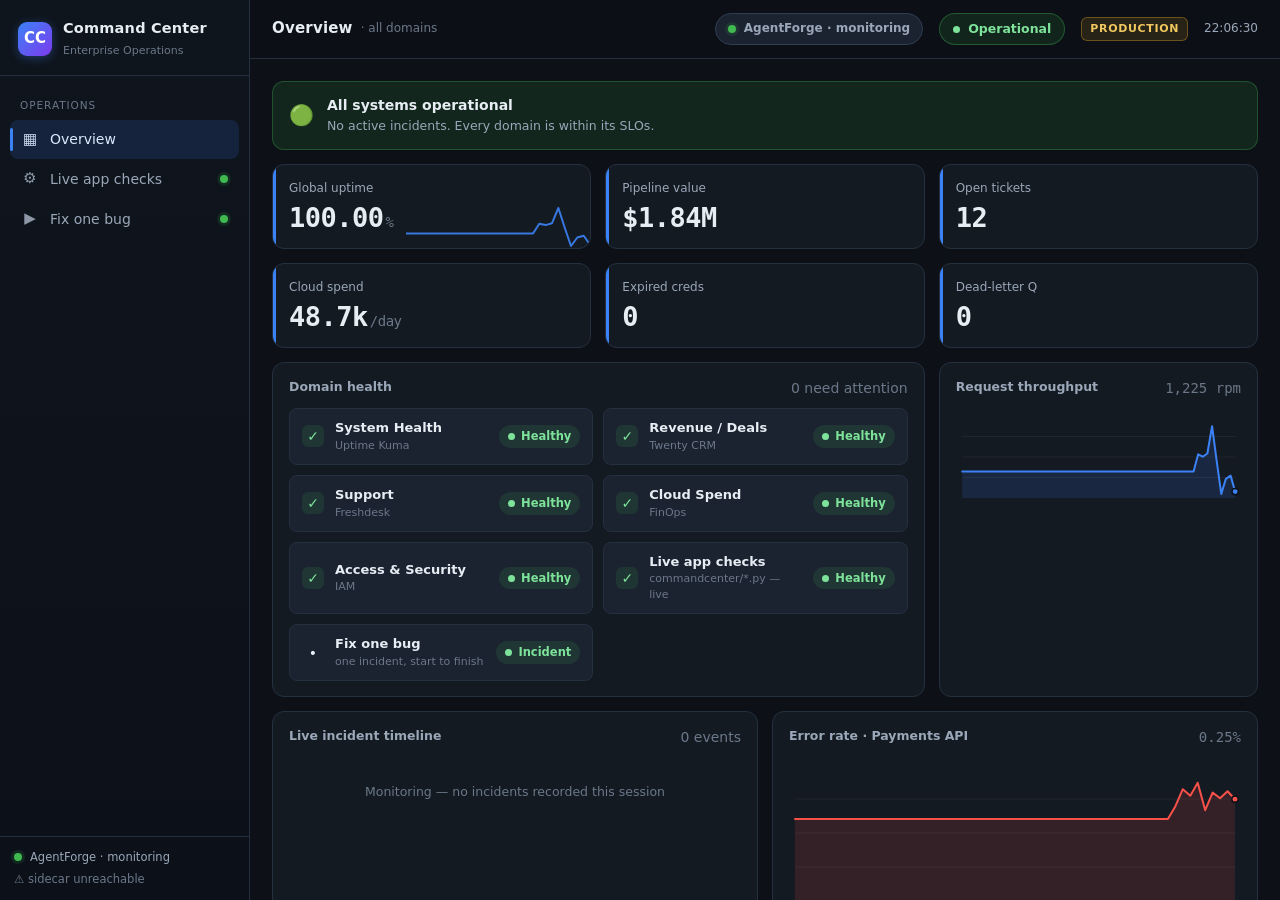
==== commit b9dd4a7a: "Command Center: dashboard/index.html from the monorepo" ====
--- a/dashboard/index.html
+++ b/dashboard/index.html
@@ -416,6 +416,17 @@
   {k:'liveapp',nm:'Live app checks',ic:'⚙',src:'commandcenter/*.py — live'},
   {k:'walk',nm:'Fix one bug',ic:'▶',src:'one incident, start to finish'}
 ];
+
+/* The tabs the SIDEBAR offers. TABS itself stays whole on purpose: Overview's "Domain health" panel is
+   built from it, and those healthy rows are what make this read as a company's real dashboard rather
+   than a test page — remove them and Overview is a mostly-empty screen.
+   Three are navigable, because three are all the demo uses:
+     overview — where the `theme` defect shows, since its symptom IS the board's colour
+     liveapp  — where you trigger `contacts` / `orders` by hand and watch them fail
+     walk     — plant every bug, the three cards, and the drill-in
+   To put one back, add its key here; nothing else needs to change. */
+const NAV_KEYS = ['overview', 'liveapp', 'walk'];
+const NAV_TABS = TABS.filter(t => NAV_KEYS.includes(t.k));
 let active='overview';
 
 function skeleton(k){
@@ -1133,7 +1144,9 @@
 
 /* ── top chrome ── */
 function renderNav(){
-  $('nav').innerHTML=`<div class="navlab">Operations</div>`+TABS.map(t=>`<div class="navitem ${t.k===active?'on':''}" onclick="go('${t.k}')"><span class="ic">${t.ic}</span><span class="nm">${t.nm}</span><span class="dot" id="nd-${t.k}" style="display:${t.k==='overview'?'none':''}"></span></div>`).join('');
+  // NAV_TABS, not TABS — the sidebar offers only the three the demo uses (see NAV_KEYS).
+  if(!NAV_KEYS.includes(active)) active='overview';   // a stale hash must not land on a hidden tab
+  $('nav').innerHTML=`<div class="navlab">Operations</div>`+NAV_TABS.map(t=>`<div class="navitem ${t.k===active?'on':''}" onclick="go('${t.k}')"><span class="ic">${t.ic}</span><span class="nm">${t.nm}</span><span class="dot" id="nd-${t.k}" style="display:${t.k==='overview'?'none':''}"></span></div>`).join('');
 }
 function updateChrome(){
   const F=FLAGS,h=domHealth(F),gs=worst(h),any=activeIncidents().length;
@@ -1158,7 +1171,9 @@
 
 /* ── loop ── */
 const UP={overview:ov_up,system:sys_up,revenue:rev_up,support:sup_up,cloud:cloud_up,security:sec_up,liveapp:live_up,walk:walk_up};
-function go(k){if(!UP[k])k='overview';active=k;try{history.replaceState(null,'','#'+k);}catch(e){}renderNav();$('view').innerHTML=skeleton(k);UP[k]();updateChrome();}
+// Gate on NAV_KEYS as well as UP: the hidden tabs still HAVE update functions, so validating on UP alone
+// would let a stale `#revenue` in the address bar render a tab the sidebar no longer offers.
+function go(k){if(!NAV_KEYS.includes(k)||!UP[k])k='overview';active=k;try{history.replaceState(null,'','#'+k);}catch(e){}renderNav();$('view').innerHTML=skeleton(k);UP[k]();updateChrome();}
 function diffFlags(F){
   if(lastFlags){FAULTS.forEach(f=>{
     if(F[f]&&!lastFlags[f]){const i=INC[f];pushFeed('raise',i.dom,i.raise);}
@@ -1190,10 +1205,10 @@
 window.addEventListener('resize',()=>{try{UP[active]();}catch(e){}});
 // boot
 FLAGS=Object.fromEntries(FAULTS.map(f=>[f,false]));lastFlags={...FLAGS};
-try{const h0=(location.hash||'').slice(1);if(UP[h0])active=h0;}catch(e){}
+try{const h0=(location.hash||'').slice(1);if(NAV_KEYS.includes(h0)&&UP[h0])active=h0;}catch(e){}
 for(let i=0;i<8;i++)advance(FLAGS); // warm the series
 renderNav();$('view').innerHTML=skeleton(active);UP[active]();updateChrome();clock();
-try{window.addEventListener('hashchange',()=>{const k=location.hash.slice(1);if(UP[k])go(k);});}catch(e){}
+try{window.addEventListener('hashchange',()=>{const k=location.hash.slice(1);if(NAV_KEYS.includes(k)&&UP[k])go(k);});}catch(e){}
 setInterval(clock,1000);
 setInterval(tick,2000);tick();
 </script>
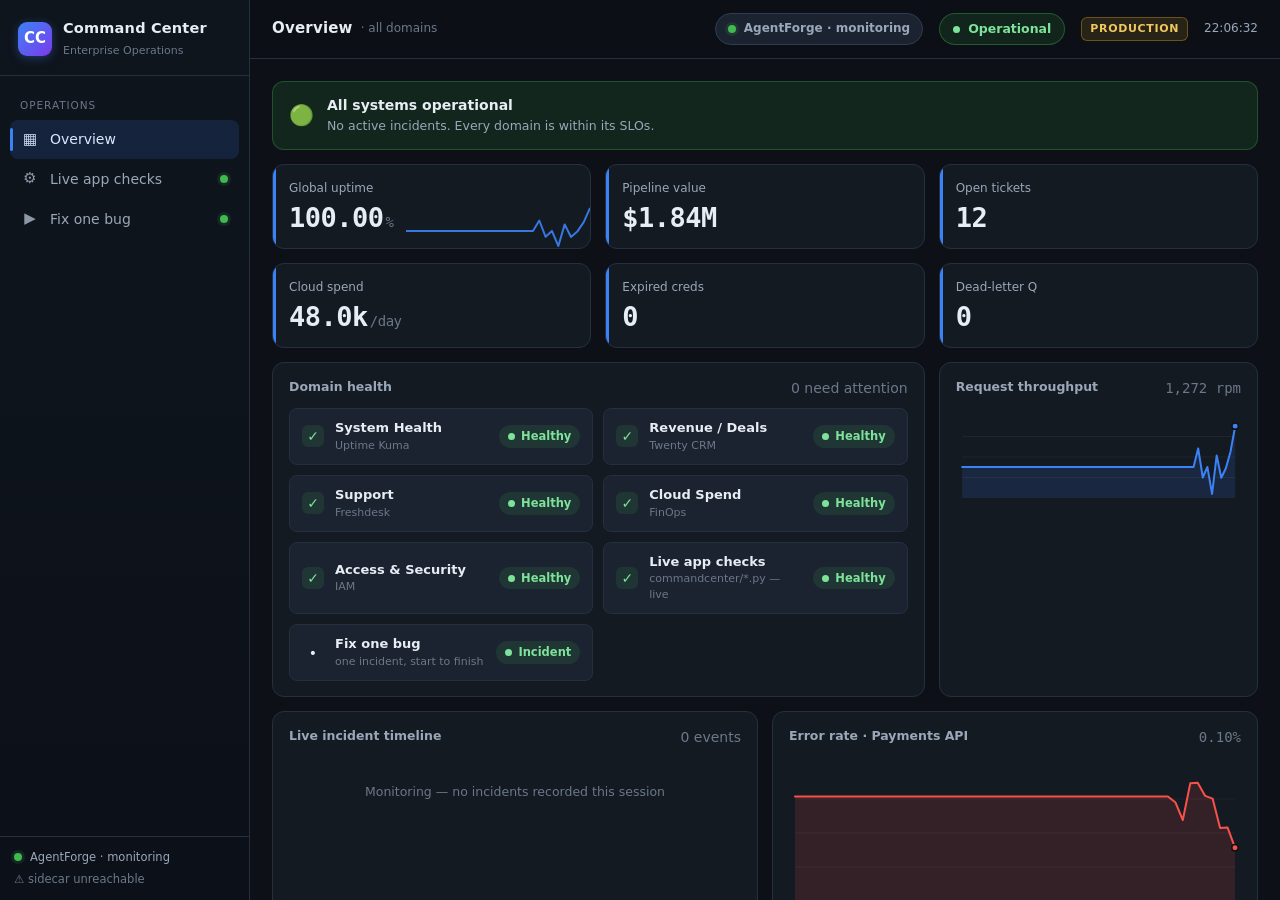
==== commit cc87279b: "Command Center: dashboard/index.html from the monorepo" ====
--- a/dashboard/index.html
+++ b/dashboard/index.html
@@ -689,16 +689,6 @@
         <button class="btn ghost" onclick="lvFill('initial')">Name with an initial</button>
       </div>
       <div class="resp idle" id="lv-contact-out">Not submitted yet.</div></div>
-    <div class="card"><div class="hd"><h3>Record a payment</h3><span class="muted">POST /api/payments</span></div>
-      <p class="muted" style="margin:0 0 10px;font-size:12px">You are Priya in Finance, entering yesterday's cleared payments. Type <span class="mono">1200</span> and save; then try <span class="mono">1,200.00</span> — the same payment.</p>
-      <div class="form">
-        <input class="inp" id="lv-ticket" value="INV-2291" placeholder="Invoice reference" autocomplete="off">
-        <input class="inp" id="lv-note" value="1200" placeholder="Amount" autocomplete="off">
-      </div>
-      <div class="form"><button class="btn" onclick="lvNote()">Record payment</button>
-        <button class="btn ghost" onclick="$('lv-note').value='1200'">Round number</button>
-        <button class="btn ghost" onclick="$('lv-note').value='1,200.00'">With a comma</button></div>
-      <div class="resp idle" id="lv-note-out">Not submitted yet.</div></div>
 
     <div class="card"><div class="hd"><h3>Check an order total</h3><span class="muted">POST /api/order-total</span></div>
       <p class="muted" style="margin:0 0 10px;font-size:12px">You are in Accounts, reconciling yesterday's settlement. Work out what this order collects, and compare it with the invoice the customer was sent.</p>
@@ -710,23 +700,28 @@
       <div class="form"><button class="btn" onclick="lvOrder()">Work out the total</button></div>
       <div class="resp idle" id="lv-order-out">Not calculated yet.</div></div>
 
-    <div class="card"><div class="hd"><h3>Is this ticket late?</h3><span class="muted">POST /api/sla-check</span></div>
-      <p class="muted" style="margin:0 0 10px;font-size:12px">You run the support desk, 09:00-17:00 Mon-Fri, with a 4-working-hour promise. A customer wrote in Friday afternoon and you answered first thing Monday.</p>
-      <div class="form">
-        <input class="inp" id="lv-raised" value="2026-08-14T16:30" placeholder="Raised" autocomplete="off">
-        <input class="inp" id="lv-answered" value="2026-08-17T09:30" placeholder="Answered" autocomplete="off">
-      </div>
-      <div class="form"><button class="btn" onclick="lvSla()">Check against the SLA</button></div>
-      <div class="resp idle" id="lv-sla-out">Not checked yet.</div></div>
-
-    <div class="card"><div class="hd"><h3>Send the auditor the export</h3><span class="muted">POST /api/audit-export</span></div>
-      <p class="muted" style="margin:0 0 10px;font-size:12px">You are preparing the quarterly audit file. Ten audit records were written in the same second — one ordinary batch. Export them and count what comes out.</p>
-      <div class="form">
-        <input class="inp" id="lv-page" value="3" placeholder="Rows per page" autocomplete="off">
-      </div>
-      <div class="form"><button class="btn" onclick="lvExport()">Run the export</button></div>
-      <div class="resp idle" id="lv-export-out">Not exported yet.</div></div>
+    <div class="card"><div class="hd"><h3>What colour is "healthy"?</h3><span class="muted">commandcenter/theme.py</span></div>
+      <p class="muted" style="margin:0 0 10px;font-size:12px">Every green signal on this dashboard — the Operational pill, the service dots, the KPI stripes — is painted with whatever <span class="mono">status_ok_color()</span> returns. Ask the app what it is using right now.</p>
+      <div class="form"><button class="btn" onclick="lvTheme()">Read the healthy colour</button></div>
+      <div class="resp idle" id="lv-theme-out">Not read yet.</div></div>
   </div>`;
+}
+
+/* The third demo incident has no form to fill in: its symptom IS the colour of this page. So the panel
+   asks the app what it is painting "healthy" with and shows the swatch beside the brand green, which is
+   the same comparison the eye is already making across the rest of the dashboard. */
+async function lvTheme(){
+  const out=$('lv-theme-out'); out.className='resp idle'; out.textContent='Reading…';
+  try{
+    const r=await fetch('/api/checks',{cache:'no-store'}); const d=await r.json();
+    const got=d.ok_color||''; const want='#3fb950'; const ok=got.toLowerCase()===want;
+    out.className='resp '+(ok?'ok':'bad');
+    const sw=c=>`<span style="display:inline-block;width:11px;height:11px;border-radius:3px;background:${c};vertical-align:-1px;margin-right:5px"></span>`;
+    out.innerHTML = ok
+      ? `${sw(got)}healthy renders <span class="mono">${got}</span> — the brand green. The board is telling the truth.`
+      : `${sw(got)}healthy renders <span class="mono">${got}</span>, but the brand green is ${sw(want)}<span class="mono">${want}</span>.`
+        +`<br>Every "healthy" signal on this page is being painted with the danger colour.`;
+  }catch(e){ out.className='resp bad'; out.textContent='Could not reach the app.'; }
 }
 /* ONE AT A TIME. The demo runs an incident at a time — plant it, show it failing, file the ticket, watch
    it resolve, show it green — and that story only holds if there is nothing else red on screen. So this
@@ -797,23 +792,6 @@
     out.textContent=(d.saved?'✓ ':'✕ ')+d.message+(d.errors&&d.errors.length?'  [fields: '+d.errors.join(', ')+']':'');
   }catch(e){out.className='resp bad';out.textContent='request failed: '+e;}
 }
-async function lvNote(){
-  const out=$('lv-note-out');out.className='resp idle';out.textContent='Recording…';
-  const typed=$('lv-note').value.trim();
-  /* A round amount typed into a number field arrives as a JSON NUMBER, and that is the reported case —
-     so send it as one when it looks like a bare number, and as the typed string otherwise. Sending
-     everything as a string would quietly avoid the very bug the card is about. */
-  const amount = /^\d+(\.\d+)?$/.test(typed) ? Number(typed) : typed;
-  const body={invoice_id:$('lv-ticket').value, amount:amount};
-  try{
-    const r=await fetch('/api/payments',{method:'POST',headers:{'content-type':'application/json'},body:JSON.stringify(body)});
-    const d=await r.json();
-    const ok=r.status<400;
-    out.className='resp '+(ok?'ok':'bad');
-    out.textContent=(ok?'✓ ':'✕ ')+'HTTP '+r.status+' — '+(d.crashed?('the endpoint crashed: '+d.exception)
-      :(ok?((d.body||{}).recorded||'recorded'):((d.body||{}).error||JSON.stringify(d.body))));
-  }catch(e){out.className='resp bad';out.textContent='request failed: '+e;}
-}
 async function lvOrder(){
   const out=$('lv-order-out');out.className='resp idle';out.textContent='Working it out…';
   try{
@@ -824,33 +802,6 @@
     out.className='resp '+(d.matches?'ok':'bad');
     out.textContent=(d.matches?'✓ ':'✕ ')+'We collect '+d.collected+' · the invoice says '+d.invoiced
       +(d.matches?' — they agree':' — short by ₹'+(d.short_cents/100).toFixed(2)+' on this order');
-  }catch(e){out.className='resp bad';out.textContent='request failed: '+e;}
-}
-async function lvSla(){
-  const out=$('lv-sla-out');out.className='resp idle';out.textContent='Checking…';
-  const z=v=>v.length===16?v+':00Z':v;   // the datetime input gives yyyy-mm-ddThh:mm
-  try{
-    const r=await fetch('/api/sla-check',{method:'POST',headers:{'content-type':'application/json'},
-      body:JSON.stringify({raised:z($('lv-raised').value),answered:z($('lv-answered').value),sla_minutes:240})});
-    const d=await r.json();
-    if(!d.ok){out.className='resp bad';out.textContent='✕ '+d.error;return;}
-    out.className='resp '+(d.breached?'bad':'ok');
-    out.textContent=(d.breached?'✕ BREACHED — ':'✓ Within target — ')+d.elapsed
-      +' of working time against a 4h promise';
-  }catch(e){out.className='resp bad';out.textContent='request failed: '+e;}
-}
-async function lvExport(){
-  const out=$('lv-export-out');out.className='resp idle';out.textContent='Exporting…';
-  try{
-    const r=await fetch('/api/audit-export',{method:'POST',headers:{'content-type':'application/json'},
-      body:JSON.stringify({page_size:Number($('lv-page').value)||3})});
-    const d=await r.json();
-    if(!d.ok){out.className='resp bad';out.textContent='✕ '+d.error;return;}
-    out.className='resp '+(d.matches?'ok':'bad');
-    let msg=d.exported+' of '+d.in_table+' records exported';
-    if(d.missing.length) msg+=' · missing '+d.missing.length+' ('+d.missing.slice(0,3).join(', ')+(d.missing.length>3?'…':'')+')';
-    if(d.duplicated.length) msg+=' · '+d.duplicated.length+' duplicated';
-    out.textContent=(d.matches?'✓ ':'✕ ')+msg+(d.matches?' — the file matches the table':' — the file does not match the table');
   }catch(e){out.className='resp bad';out.textContent='request failed: '+e;}
 }
 async function pollChecks(){
